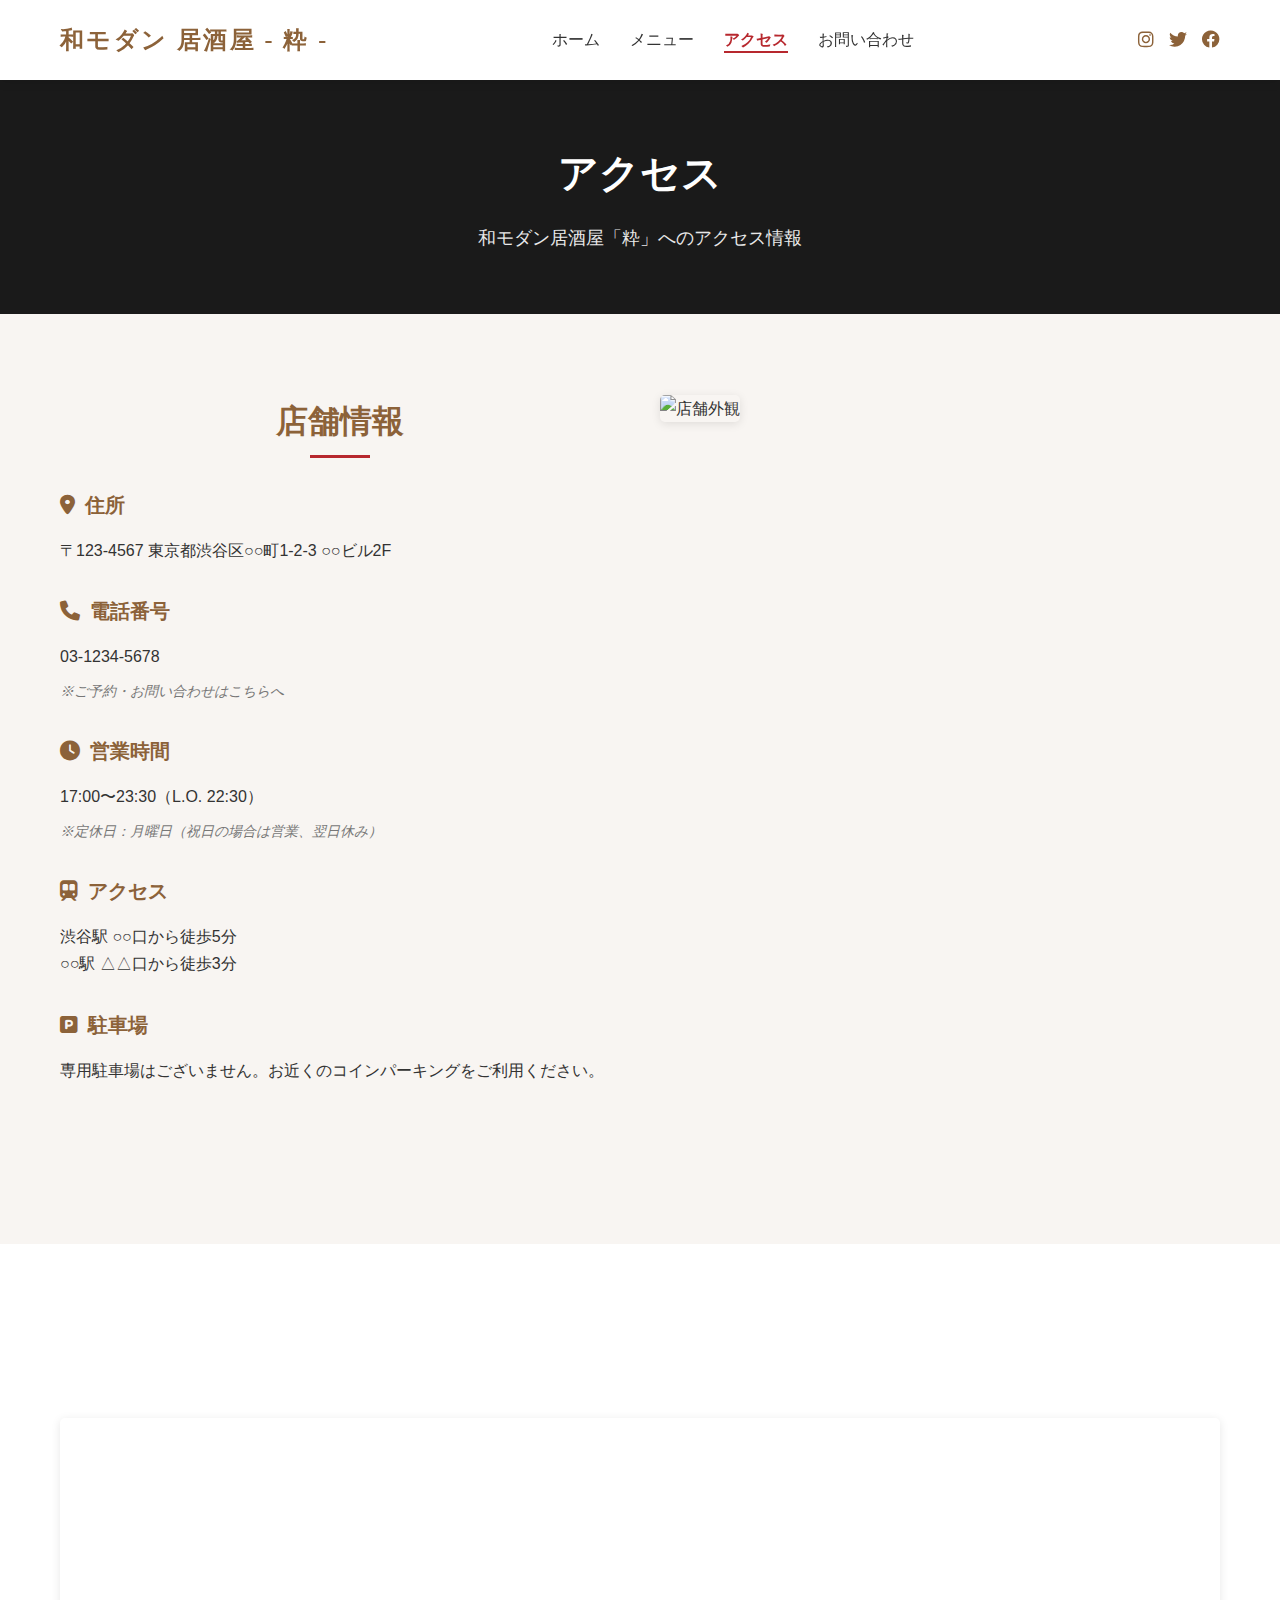
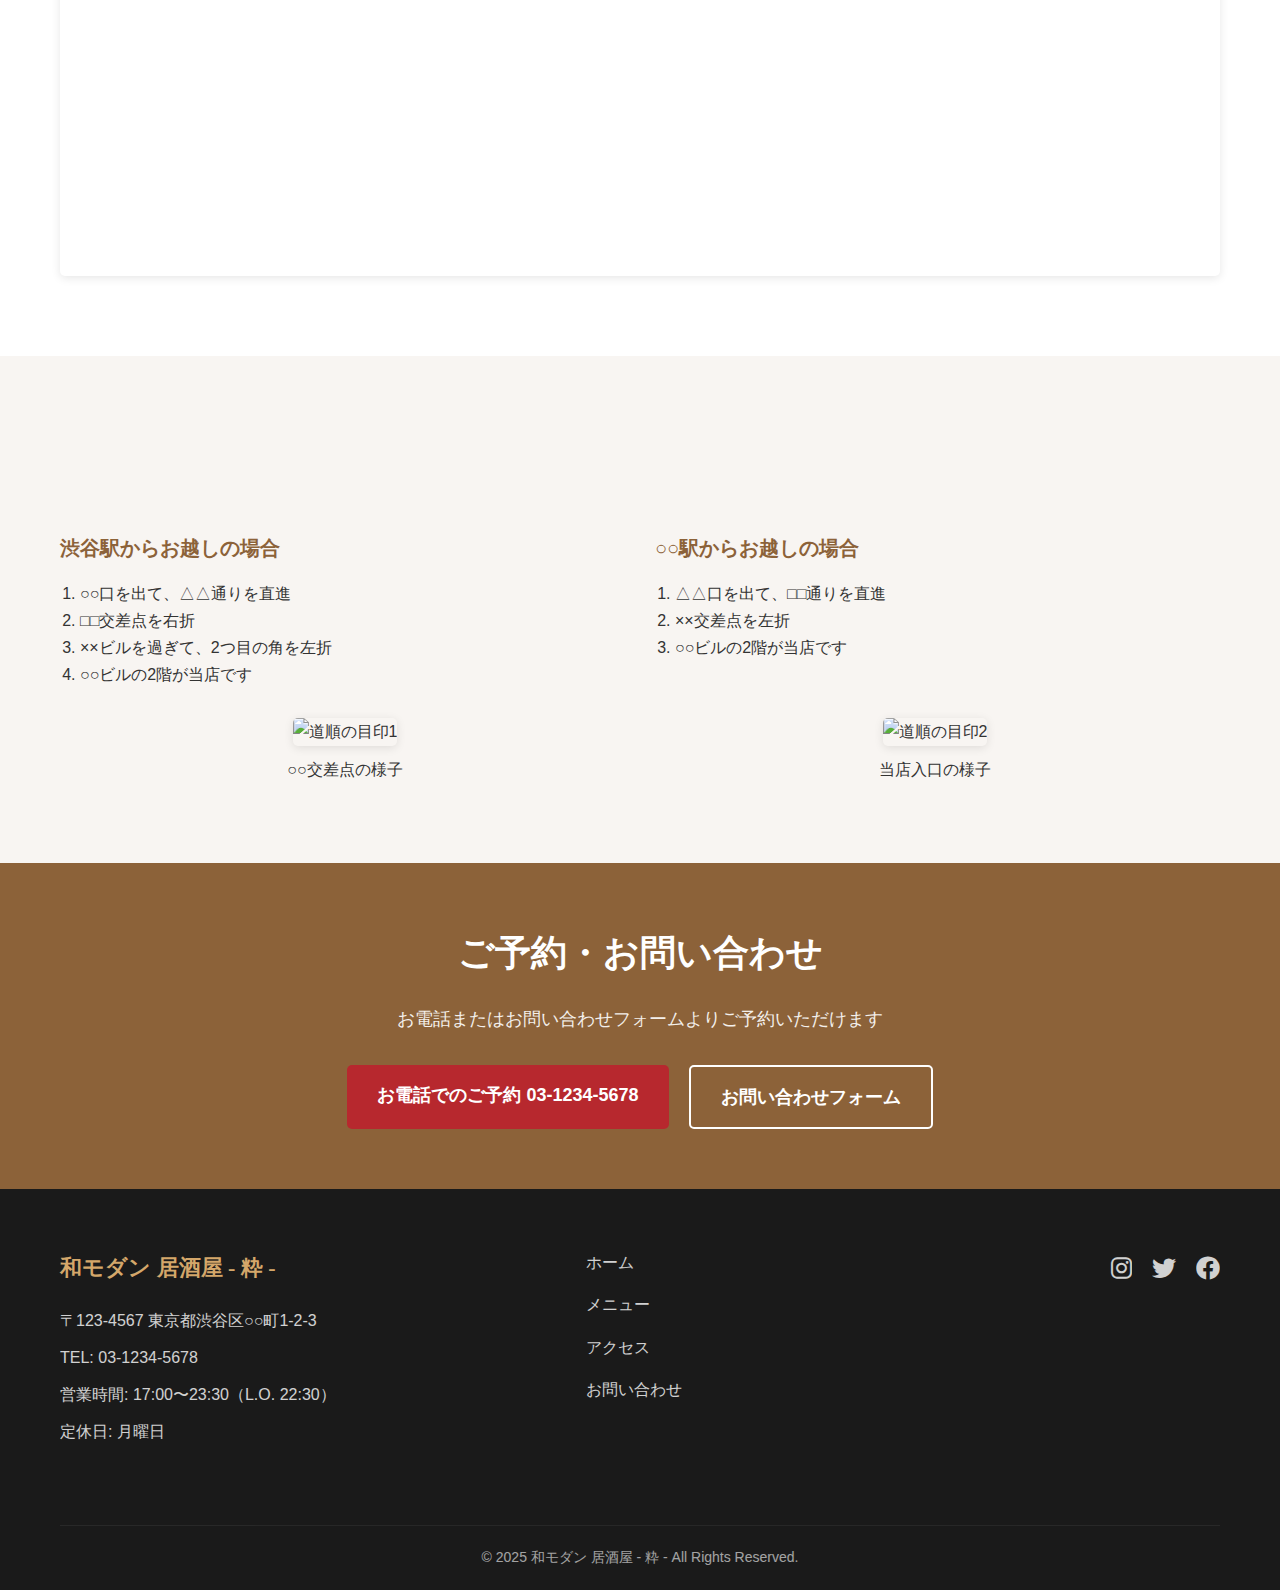
==== access.html @ 661d354f "初回コミット" ====
<!DOCTYPE html>
<html lang="ja">
<head>
    <meta charset="UTF-8">
    <meta name="viewport" content="width=device-width, initial-scale=1.0">
    <title>アクセス | 和モダン 居酒屋 - 粋 -</title>
    <meta name="description" content="和モダン居酒屋「粋」へのアクセス情報。東京都渋谷区にある当店への行き方や営業時間をご案内します。">
    <link rel="stylesheet" href="css/style.css">
    <link rel="stylesheet" href="https://cdnjs.cloudflare.com/ajax/libs/font-awesome/6.0.0-beta3/css/all.min.css">
</head>
<body>
    <header class="header">
        <div class="header-inner">
            <div class="logo">
                <h1>和モダン 居酒屋 - 粋 -</h1>
            </div>
            <nav class="nav">
                <ul class="nav-list">
                    <li class="nav-item"><a href="index.html" class="nav-link">ホーム</a></li>
                    <li class="nav-item"><a href="menu.html" class="nav-link">メニュー</a></li>
                    <li class="nav-item"><a href="access.html" class="nav-link active">アクセス</a></li>
                    <li class="nav-item"><a href="contact.html" class="nav-link">お問い合わせ</a></li>
                </ul>
            </nav>
            <div class="social-links">
                <a href="#" class="social-link"><i class="fab fa-instagram"></i></a>
                <a href="#" class="social-link"><i class="fab fa-twitter"></i></a>
                <a href="#" class="social-link"><i class="fab fa-facebook"></i></a>
            </div>
            <div class="hamburger">
                <span></span>
                <span></span>
                <span></span>
            </div>
        </div>
    </header>

    <main>
        <section class="page-header">
            <div class="container">
                <h1 class="page-title">アクセス</h1>
                <p class="page-description">和モダン居酒屋「粋」へのアクセス情報</p>
            </div>
        </section>

        <section class="access-info">
            <div class="container">
                <div class="access-content">
                    <div class="access-details">
                        <h2 class="section-title">店舗情報</h2>
                        <div class="info-item">
                            <h3><i class="fas fa-map-marker-alt"></i> 住所</h3>
                            <p>〒123-4567 東京都渋谷区○○町1-2-3 ○○ビル2F</p>
                        </div>
                        <div class="info-item">
                            <h3><i class="fas fa-phone"></i> 電話番号</h3>
                            <p>03-1234-5678</p>
                            <p class="note">※ご予約・お問い合わせはこちらへ</p>
                        </div>
                        <div class="info-item">
                            <h3><i class="fas fa-clock"></i> 営業時間</h3>
                            <p>17:00〜23:30（L.O. 22:30）</p>
                            <p class="note">※定休日：月曜日（祝日の場合は営業、翌日休み）</p>
                        </div>
                        <div class="info-item">
                            <h3><i class="fas fa-subway"></i> アクセス</h3>
                            <ul>
                                <li>渋谷駅 ○○口から徒歩5分</li>
                                <li>○○駅 △△口から徒歩3分</li>
                            </ul>
                        </div>
                        <div class="info-item">
                            <h3><i class="fas fa-parking"></i> 駐車場</h3>
                            <p>専用駐車場はございません。お近くのコインパーキングをご利用ください。</p>
                        </div>
                    </div>
                    <div class="access-image">
                        <img src="images/storefront.jpg" alt="店舗外観">
                    </div>
                </div>
            </div>
        </section>

        <section class="map-section">
            <div class="container">
                <h2 class="section-title">地図</h2>
                <div class="map-container">
                    <!-- Google Maps埋め込み -->
                    <iframe src="https://www.google.com/maps/embed?pb=!1m18!1m12!1m3!1d3241.7479754683745!2d139.70133687608118!3d35.65858143126877!2m3!1f0!2f0!3f0!3m2!1i1024!2i768!4f13.1!3m3!1m2!1s0x60188b563b00109f%3A0x337328def1e2ab26!2z5riL6LC36aeF!5e0!3m2!1sja!2sjp!4v1647834792345!5m2!1sja!2sjp" width="100%" height="450" style="border:0;" allowfullscreen="" loading="lazy"></iframe>
                </div>
            </div>
        </section>

        <section class="directions">
            <div class="container">
                <h2 class="section-title">アクセス方法</h2>
                <div class="directions-content">
                    <div class="direction-item">
                        <h3>渋谷駅からお越しの場合</h3>
                        <ol>
                            <li>○○口を出て、△△通りを直進</li>
                            <li>□□交差点を右折</li>
                            <li>××ビルを過ぎて、2つ目の角を左折</li>
                            <li>○○ビルの2階が当店です</li>
                        </ol>
                    </div>
                    <div class="direction-item">
                        <h3>○○駅からお越しの場合</h3>
                        <ol>
                            <li>△△口を出て、□□通りを直進</li>
                            <li>××交差点を左折</li>
                            <li>○○ビルの2階が当店です</li>
                        </ol>
                    </div>
                </div>
                <div class="directions-images">
                    <div class="direction-image">
                        <img src="images/direction1.jpg" alt="道順の目印1">
                        <p>○○交差点の様子</p>
                    </div>
                    <div class="direction-image">
                        <img src="images/direction2.jpg" alt="道順の目印2">
                        <p>当店入口の様子</p>
                    </div>
                </div>
            </div>
        </section>

        <section class="cta">
            <div class="container">
                <h2 class="cta-title">ご予約・お問い合わせ</h2>
                <p class="cta-text">お電話またはお問い合わせフォームよりご予約いただけます</p>
                <div class="cta-buttons">
                    <a href="tel:0312345678" class="cta-button phone">お電話でのご予約 03-1234-5678</a>
                    <a href="contact.html" class="cta-button contact">お問い合わせフォーム</a>
                </div>
            </div>
        </section>
    </main>

    <footer class="footer">
        <div class="container">
            <div class="footer-content">
                <div class="footer-info">
                    <h3>和モダン 居酒屋 - 粋 -</h3>
                    <p>〒123-4567 東京都渋谷区○○町1-2-3</p>
                    <p>TEL: 03-1234-5678</p>
                    <p>営業時間: 17:00〜23:30（L.O. 22:30）</p>
                    <p>定休日: 月曜日</p>
                </div>
                <div class="footer-nav">
                    <ul class="footer-nav-list">
                        <li class="footer-nav-item"><a href="index.html" class="footer-nav-link">ホーム</a></li>
                        <li class="footer-nav-item"><a href="menu.html" class="footer-nav-link">メニュー</a></li>
                        <li class="footer-nav-item"><a href="access.html" class="footer-nav-link">アクセス</a></li>
                        <li class="footer-nav-item"><a href="contact.html" class="footer-nav-link">お問い合わせ</a></li>
                    </ul>
                </div>
                <div class="footer-social">
                    <a href="#" class="footer-social-link"><i class="fab fa-instagram"></i></a>
                    <a href="#" class="footer-social-link"><i class="fab fa-twitter"></i></a>
                    <a href="#" class="footer-social-link"><i class="fab fa-facebook"></i></a>
                </div>
            </div>
            <div class="copyright">
                <p>&copy; 2025 和モダン 居酒屋 - 粋 - All Rights Reserved.</p>
            </div>
        </div>
    </footer>

    <script src="js/script.js"></script>
</body>
</html>
---- css/style.css ----
/* 
 * 和モダン 居酒屋 - 粋 - スタイルシート
 * 
 * 目次:
 * 1. 基本設定
 * 2. ヘッダー
 * 3. ナビゲーション
 * 4. メインコンテンツ
 * 5. フッター
 * 6. ホームページ
 * 7. メニューページ
 * 8. アクセスページ
 * 9. お問い合わせページ
 * 10. ユーティリティクラス
 * 11. レスポンシブデザイン
 */

/* ===== 1. 基本設定 ===== */
:root {
    --primary-color: #8c6239;
    --secondary-color: #d4a76a;
    --accent-color: #b7282e;
    --text-color: #333;
    --text-light: #777;
    --bg-color: #fff;
    --bg-dark: #1a1a1a;
    --bg-light: #f8f5f2;
    --border-color: #e0e0e0;
    --shadow: 0 2px 10px rgba(0, 0, 0, 0.1);
    --transition: all 0.3s ease;
    --container-width: 1200px;
    --header-height: 80px;
}

* {
    margin: 0;
    padding: 0;
    box-sizing: border-box;
}

html {
    font-size: 62.5%; /* 10px = 1rem */
    scroll-behavior: smooth;
}

body {
    font-family: 'Noto Sans JP', 'Hiragino Kaku Gothic ProN', 'Meiryo', sans-serif;
    font-size: 1.6rem;
    line-height: 1.7;
    color: var(--text-color);
    background-color: var(--bg-color);
}

a {
    text-decoration: none;
    color: inherit;
    transition: var(--transition);
}

ul, ol {
    list-style: none;
}

img {
    max-width: 100%;
    height: auto;
    vertical-align: middle;
}

.container {
    max-width: var(--container-width);
    margin: 0 auto;
    padding: 0 2rem;
}

/* ===== 2. ヘッダー ===== */
.header {
    position: fixed;
    top: 0;
    left: 0;
    width: 100%;
    height: var(--header-height);
    background-color: rgba(255, 255, 255, 0.95);
    box-shadow: var(--shadow);
    z-index: 1000;
    transition: var(--transition);
}

.header-inner {
    display: flex;
    justify-content: space-between;
    align-items: center;
    height: 100%;
    padding: 0 2rem;
    max-width: var(--container-width);
    margin: 0 auto;
}

.logo {
    font-family: 'Noto Serif JP', serif;
}

.logo h1 {
    font-size: 2.4rem;
    font-weight: 700;
    color: var(--primary-color);
    letter-spacing: 0.1em;
}

.social-links {
    display: flex;
    gap: 1.5rem;
}

.social-link {
    font-size: 1.8rem;
    color: var(--primary-color);
}

.social-link:hover {
    color: var(--accent-color);
}

.hamburger {
    display: none;
    flex-direction: column;
    justify-content: space-between;
    width: 30px;
    height: 20px;
    cursor: pointer;
}

.hamburger span {
    display: block;
    height: 2px;
    width: 100%;
    background-color: var(--primary-color);
    transition: var(--transition);
}

/* ===== 3. ナビゲーション ===== */
.nav-list {
    display: flex;
    gap: 3rem;
}

.nav-link {
    position: relative;
    font-size: 1.6rem;
    font-weight: 500;
    padding: 0.5rem 0;
    color: var(--text-color);
}

.nav-link::after {
    content: '';
    position: absolute;
    bottom: 0;
    left: 0;
    width: 0;
    height: 2px;
    background-color: var(--accent-color);
    transition: var(--transition);
}

.nav-link:hover::after,
.nav-link.active::after {
    width: 100%;
}

.nav-link.active {
    color: var(--accent-color);
    font-weight: 700;
}

/* ===== 4. メインコンテンツ ===== */
main {
    padding-top: var(--header-height);
    min-height: calc(100vh - 300px);
}

.section-title {
    font-family: 'Noto Serif JP', serif;
    font-size: 3.2rem;
    font-weight: 700;
    color: var(--primary-color);
    text-align: center;
    margin-bottom: 4rem;
    position: relative;
}

.section-title::after {
    content: '';
    position: absolute;
    bottom: -1rem;
    left: 50%;
    transform: translateX(-50%);
    width: 60px;
    height: 3px;
    background-color: var(--accent-color);
}

section {
    padding: 8rem 0;
}

section:nth-child(even) {
    background-color: var(--bg-light);
}

.page-header {
    background-color: var(--bg-dark);
    color: var(--bg-color);
    padding: 6rem 0;
    text-align: center;
}

.page-title {
    font-family: 'Noto Serif JP', serif;
    font-size: 4rem;
    font-weight: 700;
    margin-bottom: 1.5rem;
}

.page-description {
    font-size: 1.8rem;
    max-width: 800px;
    margin: 0 auto;
    opacity: 0.9;
}

/* ===== 5. フッター ===== */
.footer {
    background-color: var(--bg-dark);
    color: var(--bg-color);
    padding: 6rem 0 2rem;
}

.footer-content {
    display: flex;
    flex-wrap: wrap;
    justify-content: space-between;
    margin-bottom: 4rem;
}

.footer-info {
    flex: 1;
    min-width: 300px;
    margin-bottom: 3rem;
}

.footer-info h3 {
    font-family: 'Noto Serif JP', serif;
    font-size: 2.2rem;
    font-weight: 700;
    margin-bottom: 2rem;
    color: var(--secondary-color);
}

.footer-info p {
    margin-bottom: 1rem;
    opacity: 0.8;
}

.footer-nav {
    flex: 1;
    min-width: 200px;
    margin-bottom: 3rem;
}

.footer-nav-list {
    display: flex;
    flex-direction: column;
    gap: 1.5rem;
}

.footer-nav-link {
    opacity: 0.8;
    transition: var(--transition);
}

.footer-nav-link:hover {
    opacity: 1;
    color: var(--secondary-color);
}

.footer-social {
    display: flex;
    gap: 2rem;
    margin-bottom: 3rem;
}

.footer-social-link {
    font-size: 2.4rem;
    color: var(--bg-color);
    opacity: 0.8;
    transition: var(--transition);
}

.footer-social-link:hover {
    opacity: 1;
    color: var(--secondary-color);
}

.copyright {
    text-align: center;
    padding-top: 2rem;
    border-top: 1px solid rgba(255, 255, 255, 0.1);
    font-size: 1.4rem;
    opacity: 0.6;
}

/* ===== 6. ホームページ ===== */
/* ヒーローセクション */
.hero {
    position: relative;
    height: 80vh;
    min-height: 600px;
    overflow: hidden;
    padding: 0;
}

.slideshow-container {
    position: relative;
    height: 100%;
}

.slide {
    position: absolute;
    top: 0;
    left: 0;
    width: 100%;
    height: 100%;
    opacity: 0;
    transition: opacity 1s ease-in-out;
}

.slide.active {
    opacity: 1;
}

.slide img {
    width: 100%;
    height: 100%;
    object-fit: cover;
    filter: brightness(0.7);
}

.slide-caption {
    position: absolute;
    bottom: 20%;
    left: 10%;
    max-width: 600px;
    color: var(--bg-color);
    text-shadow: 0 2px 4px rgba(0, 0, 0, 0.5);
}

.slide-caption h2 {
    font-family: 'Noto Serif JP', serif;
    font-size: 4rem;
    font-weight: 700;
    margin-bottom: 1.5rem;
}

.slide-caption p {
    font-size: 2rem;
    opacity: 0.9;
}

.prev, .next {
    position: absolute;
    top: 50%;
    transform: translateY(-50%);
    font-size: 3rem;
    font-weight: bold;
    color: var(--bg-color);
    background-color: rgba(0, 0, 0, 0.3);
    padding: 1rem;
    cursor: pointer;
    z-index: 10;
    transition: var(--transition);
}

.prev {
    left: 1rem;
}

.next {
    right: 1rem;
}

.prev:hover, .next:hover {
    background-color: rgba(0, 0, 0, 0.6);
}

.dots-container {
    position: absolute;
    bottom: 2rem;
    left: 50%;
    transform: translateX(-50%);
    display: flex;
    gap: 1rem;
}

.dot {
    width: 12px;
    height: 12px;
    border-radius: 50%;
    background-color: rgba(255, 255, 255, 0.5);
    cursor: pointer;
    transition: var(--transition);
}

.dot.active, .dot:hover {
    background-color: var(--bg-color);
}

/* アバウトセクション */
.about-content {
    display: flex;
    flex-wrap: wrap;
    align-items: center;
    gap: 4rem;
}

.about-text {
    flex: 1;
    min-width: 300px;
}

.about-text p {
    margin-bottom: 2rem;
}

.about-image {
    flex: 1;
    min-width: 300px;
}

.about-image img {
    border-radius: 5px;
    box-shadow: var(--shadow);
}

/* ギャラリーセクション */
.gallery-grid {
    display: grid;
    grid-template-columns: repeat(auto-fill, minmax(250px, 1fr));
    gap: 2rem;
}

.gallery-item {
    overflow: hidden;
    border-radius: 5px;
    box-shadow: var(--shadow);
    transition: var(--transition);
}

.gallery-item:hover {
    transform: translateY(-5px);
    box-shadow: 0 5px 15px rgba(0, 0, 0, 0.2);
}

.gallery-img {
    width: 100%;
    height: 250px;
    object-fit: cover;
    transition: var(--transition);
}

.gallery-item:hover .gallery-img {
    transform: scale(1.05);
}

/* CTAセクション */
.cta {
    background-color: var(--primary-color);
    color: var(--bg-color);
    text-align: center;
    padding: 6rem 0;
}

.cta-title {
    font-family: 'Noto Serif JP', serif;
    font-size: 3.6rem;
    font-weight: 700;
    margin-bottom: 2rem;
}

.cta-text {
    font-size: 1.8rem;
    margin-bottom: 3rem;
    opacity: 0.9;
}

.cta-buttons {
    display: flex;
    flex-wrap: wrap;
    justify-content: center;
    gap: 2rem;
}

.cta-button {
    display: inline-block;
    padding: 1.5rem 3rem;
    border-radius: 5px;
    font-size: 1.8rem;
    font-weight: 700;
    transition: var(--transition);
}

.cta-button.phone {
    background-color: var(--accent-color);
    color: var(--bg-color);
}

.cta-button.contact {
    background-color: transparent;
    border: 2px solid var(--bg-color);
    color: var(--bg-color);
}

.cta-button.phone:hover {
    background-color: #a12329;
}

.cta-button.contact:hover {
    background-color: var(--bg-color);
    color: var(--primary-color);
}

/* ===== 7. メニューページ ===== */
.menu-category {
    display: grid;
    grid-template-columns: repeat(auto-fill, minmax(300px, 1fr));
    gap: 3rem;
    margin-bottom: 5rem;
}

.menu-item {
    background-color: var(--bg-color);
    border-radius: 5px;
    overflow: hidden;
    box-shadow: var(--shadow);
    transition: var(--transition);
}

.menu-item:hover {
    transform: translateY(-5px);
    box-shadow: 0 5px 15px rgba(0, 0, 0, 0.2);
}

.menu-item-image {
    height: 200px;
    overflow: hidden;
}

.menu-item-image img {
    width: 100%;
    height: 100%;
    object-fit: cover;
    transition: var(--transition);
}

.menu-item:hover .menu-item-image img {
    transform: scale(1.05);
}

.menu-item-info {
    padding: 2rem;
}

.menu-item-title {
    font-family: 'Noto Serif JP', serif;
    font-size: 2rem;
    font-weight: 700;
    margin-bottom: 1rem;
    color: var(--primary-color);
}

.menu-item-price {
    font-size: 1.8rem;
    font-weight: 700;
    color: var(--accent-color);
    margin-bottom: 1.5rem;
}

.menu-item-description {
    font-size: 1.5rem;
    color: var(--text-light);
}

/* ===== 8. アクセスページ ===== */
.access-content {
    display: flex;
    flex-wrap: wrap;
    gap: 4rem;
    margin-bottom: 5rem;
}

.access-details {
    flex: 1;
    min-width: 300px;
}

.access-image {
    flex: 1;
    min-width: 300px;
}

.access-image img {
    border-radius: 5px;
    box-shadow: var(--shadow);
}

.info-item {
    margin-bottom: 3rem;
}

.info-item h3 {
    font-size: 2rem;
    font-weight: 700;
    color: var(--primary-color);
    margin-bottom: 1.5rem;
    display: flex;
    align-items: center;
    gap: 1rem;
}

.info-item p, .info-item ul {
    margin-bottom: 1rem;
}

.info-item .note {
    font-size: 1.4rem;
    color: var(--text-light);
    font-style: italic;
}

.map-container {
    border-radius: 5px;
    overflow: hidden;
    box-shadow: var(--shadow);
}

.directions-content {
    display: flex;
    flex-wrap: wrap;
    gap: 3rem;
    margin-bottom: 3rem;
}

.direction-item {
    flex: 1;
    min-width: 300px;
}

.direction-item h3 {
    font-size: 2rem;
    font-weight: 700;
    color: var(--primary-color);
    margin-bottom: 1.5rem;
}

.direction-item ol {
    list-style: decimal;
    padding-left: 2rem;
}

.directions-images {
    display: flex;
    flex-wrap: wrap;
    gap: 2rem;
}

.direction-image {
    flex: 1;
    min-width: 250px;
    text-align: center;
}

.direction-image img {
    border-radius: 5px;
    box-shadow: var(--shadow);
    margin-bottom: 1rem;
}

/* ===== 9. お問い合わせページ ===== */
.contact-content {
    display: flex;
    flex-wrap: wrap;
    gap: 4rem;
}

.contact-info {
    flex: 1;
    min-width: 300px;
}

.contact-form-container {
    flex: 1;
    min-width: 300px;
}

.contact-form {
    background-color: var(--bg-color);
    padding: 3rem;
    border-radius: 5px;
    box-shadow: var(--shadow);
}

.form-group {
    margin-bottom: 2rem;
}

.form-group label {
    display: block;
    font-weight: 700;
    margin-bottom: 0.8rem;
}

.form-group input,
.form-group select,
.form-group textarea {
    width: 100%;
    padding: 1.2rem;
    border: 1px solid var(--border-color);
    border-radius: 5px;
    font-size: 1.6rem;
    transition: var(--transition);
}

.form-group input:focus,
.form-group select:focus,
.form-group textarea:focus {
    outline: none;
    border-color: var(--primary-color);
    box-shadow: 0 0 0 2px rgba(140, 98, 57, 0.2);
}

.required {
    color: var(--accent-color);
}

.checkbox-container {
    display: flex;
    align-items: center;
    gap: 1rem;
    cursor: pointer;
}

.checkbox-container input {
    width: auto;
}

.submit-button {
    display: inline-block;
    padding: 1.5rem 3rem;
    background-color: var(--primary-color);
    color: var(--bg-color);
    border: none;
    border-radius: 5px;
    font-size: 1.8rem;
    font-weight: 700;
    cursor: pointer;
    transition: var(--transition);
}

.submit-button:hover {
    background-color: #7a5431;
}

.phone-number {
    font-size: 2.4rem;
    font-weight: 700;
    color: var(--accent-color);
    margin-bottom: 1rem;
}

.privacy-content {
    max-width: 800px;
    margin: 0 auto;
}

.privacy-content p {
    margin-bottom: 2rem;
}

.privacy-content ul {
    list-style: disc;
    padding-left: 2rem;
    margin-bottom: 2rem;
}

/* ===== 10. ユーティリティクラス ===== */
.fade {
    animation-name: fade;
    animation-duration: 1.5s;
}

@keyframes fade {
    from {opacity: 0.4}
    to {opacity: 1}
}

/* ===== 11. レスポンシブデザイン ===== */
@media (max-width: 1024px) {
    html {
        font-size: 60%;
    }
    
    .slide-caption h2 {
        font-size: 3.6rem;
    }
    
    .slide-caption p {
        font-size: 1.8rem;
    }
}

@media (max-width: 768px) {
    html {
        font-size: 58%;
    }
    
    .header-inner {
        padding: 0 1.5rem;
    }
    
    .nav {
        position: fixed;
        top: var(--header-height);
        left: 0;
        width: 100%;
        height: 0;
        background-color: var(--bg-color);
        overflow: hidden;
        transition: height 0.3s ease;
        box-shadow: 0 5px 10px rgba(0, 0, 0, 0.1);
    }
    
    .nav.active {
        height: auto;
    }
    
    .nav-list {
        flex-direction: column;
        padding: 2rem;
        gap: 2rem;
    }
    
    .hamburger {
        display: flex;
    }
    
    .social-links {
        display: none;
    }
    
    .hero {
        height: 60vh;
    }
    
    .slide-caption {
        left: 5%;
        bottom: 15%;
        max-width: 90%;
    }
    
    .slide-caption h2 {
        font-size: 3.2rem;
    }
    
    .about-content, 
    .access-content, 
    .contact-content {
        flex-direction: column;
    }
    
    .cta-buttons {
        flex-direction: column;
    }
    
    .cta-button {
        width: 100%;
    }
}

@media (max-width: 480px) {
    html {
        font-size: 55%;
    }
    
    .logo h1 {
        font-size: 2rem;
    }
    
    .section-title {
        font-size: 2.8rem;
    }
    
    .page-title {
        font-size: 3.2rem;
    }
    
    .slide-caption h2 {
        font-size: 2.8rem;
    }
    
    .slide-caption p {
        font-size: 1.6rem;
    }
    
    .prev, .next {
        font-size: 2.4rem;
        padding: 0.8rem;
    }
    
    .gallery-grid {
        grid-template-columns: 1fr;
    }
    
    .menu-category {
        grid-template-columns: 1fr;
    }
    
    .contact-form {
        padding: 2rem;
    }
}
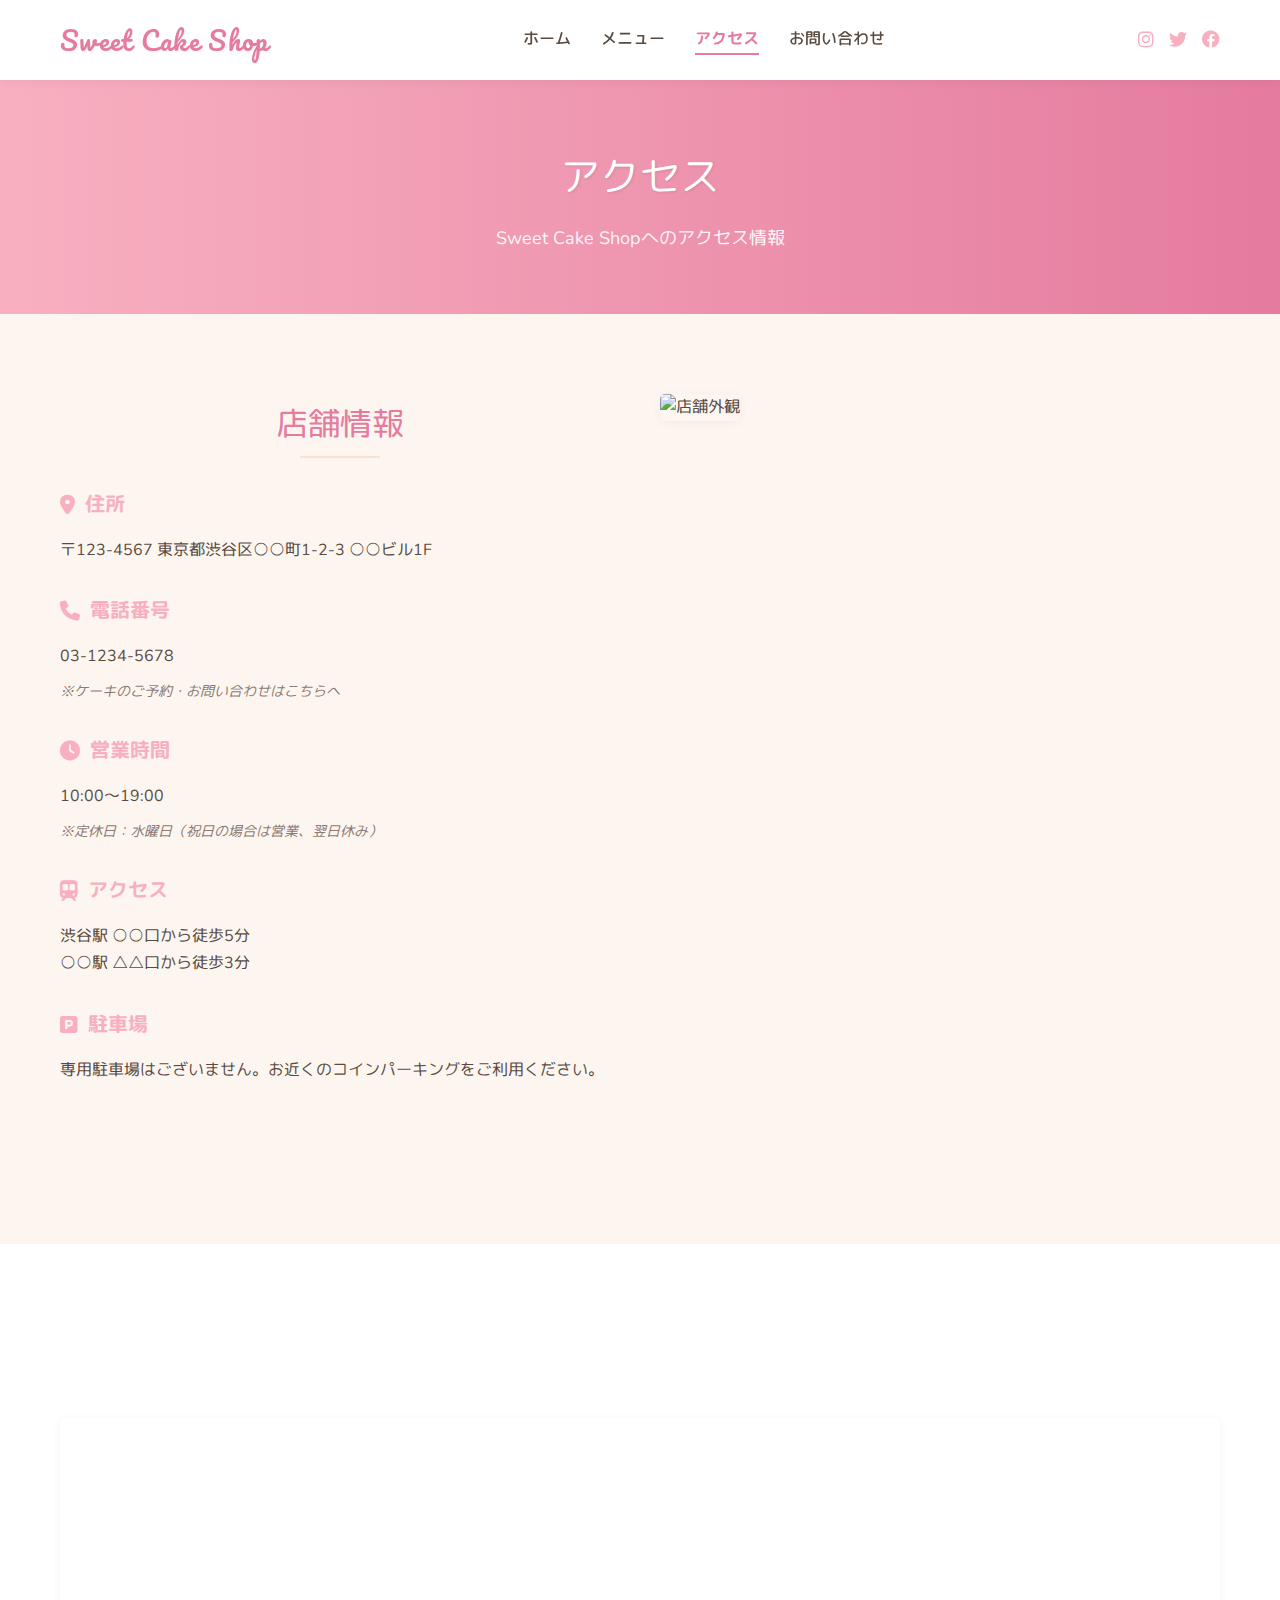
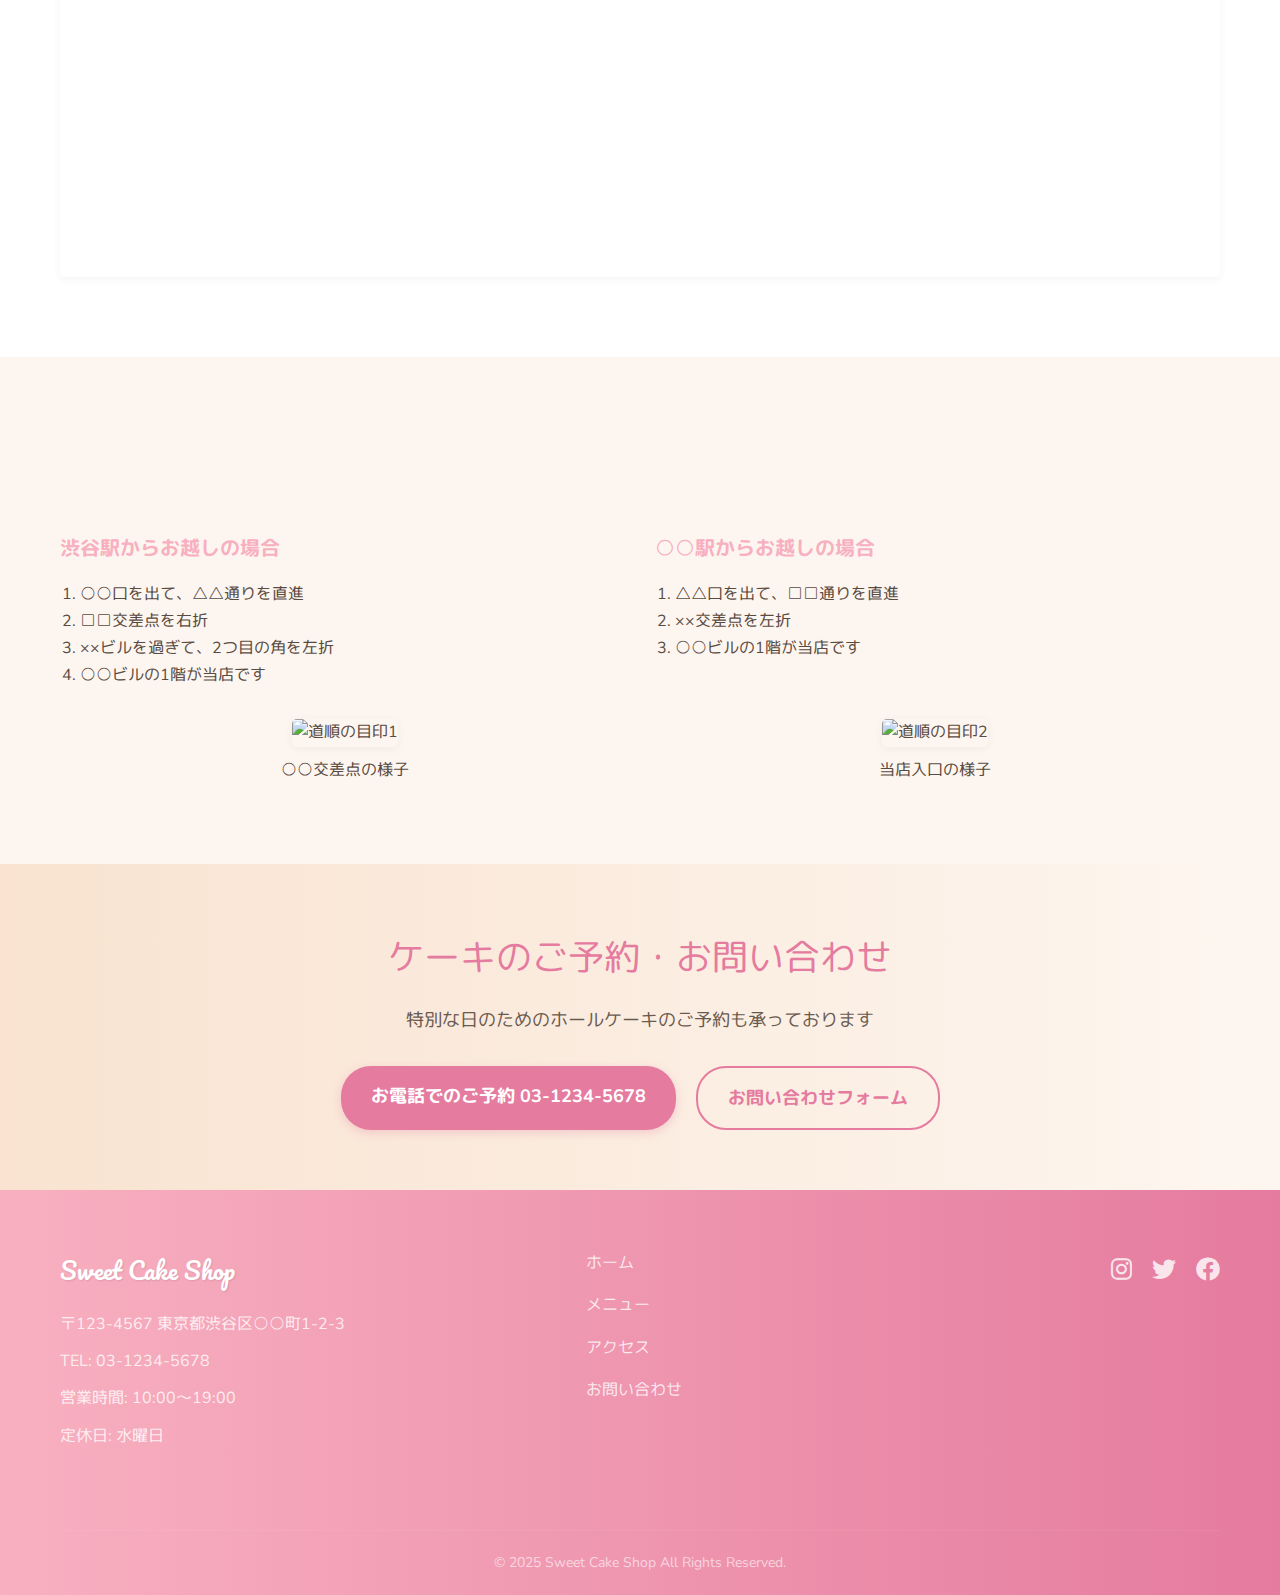
==== commit a31497b4: "ケーキ屋さん初回コミット" ====
--- a/access.html
+++ b/access.html
@@ -3,16 +3,17 @@
 <head>
     <meta charset="UTF-8">
     <meta name="viewport" content="width=device-width, initial-scale=1.0">
-    <title>アクセス | 和モダン 居酒屋 - 粋 -</title>
-    <meta name="description" content="和モダン居酒屋「粋」へのアクセス情報。東京都渋谷区にある当店への行き方や営業時間をご案内します。">
+    <title>アクセス | Sweet Cake Shop - スイートケーキショップ</title>
+    <meta name="description" content="Sweet Cake Shopへのアクセス情報。東京都渋谷区にある当店への行き方や営業時間をご案内します。">
     <link rel="stylesheet" href="css/style.css">
     <link rel="stylesheet" href="https://cdnjs.cloudflare.com/ajax/libs/font-awesome/6.0.0-beta3/css/all.min.css">
+    <link href="https://fonts.googleapis.com/css2?family=M+PLUS+Rounded+1c:wght@300;400;500;700&family=Nunito:wght@300;400;600;700&family=Pacifico&display=swap" rel="stylesheet">
 </head>
 <body>
     <header class="header">
         <div class="header-inner">
             <div class="logo">
-                <h1>和モダン 居酒屋 - 粋 -</h1>
+                <h1>Sweet Cake Shop</h1>
             </div>
             <nav class="nav">
                 <ul class="nav-list">
@@ -39,7 +40,7 @@
         <section class="page-header">
             <div class="container">
                 <h1 class="page-title">アクセス</h1>
-                <p class="page-description">和モダン居酒屋「粋」へのアクセス情報</p>
+                <p class="page-description">Sweet Cake Shopへのアクセス情報</p>
             </div>
         </section>
 
@@ -50,17 +51,17 @@
                         <h2 class="section-title">店舗情報</h2>
                         <div class="info-item">
                             <h3><i class="fas fa-map-marker-alt"></i> 住所</h3>
-                            <p>〒123-4567 東京都渋谷区○○町1-2-3 ○○ビル2F</p>
+                            <p>〒123-4567 東京都渋谷区○○町1-2-3 ○○ビル1F</p>
                         </div>
                         <div class="info-item">
                             <h3><i class="fas fa-phone"></i> 電話番号</h3>
                             <p>03-1234-5678</p>
-                            <p class="note">※ご予約・お問い合わせはこちらへ</p>
+                            <p class="note">※ケーキのご予約・お問い合わせはこちらへ</p>
                         </div>
                         <div class="info-item">
                             <h3><i class="fas fa-clock"></i> 営業時間</h3>
-                            <p>17:00〜23:30（L.O. 22:30）</p>
-                            <p class="note">※定休日：月曜日（祝日の場合は営業、翌日休み）</p>
+                            <p>10:00〜19:00</p>
+                            <p class="note">※定休日：水曜日（祝日の場合は営業、翌日休み）</p>
                         </div>
                         <div class="info-item">
                             <h3><i class="fas fa-subway"></i> アクセス</h3>
@@ -75,7 +76,7 @@
                         </div>
                     </div>
                     <div class="access-image">
-                        <img src="images/storefront.jpg" alt="店舗外観">
+                        <img src="images/cafe_exterior.jpg" alt="店舗外観">
                     </div>
                 </div>
             </div>
@@ -101,7 +102,7 @@
                             <li>○○口を出て、△△通りを直進</li>
                             <li>□□交差点を右折</li>
                             <li>××ビルを過ぎて、2つ目の角を左折</li>
-                            <li>○○ビルの2階が当店です</li>
+                            <li>○○ビルの1階が当店です</li>
                         </ol>
                     </div>
                     <div class="direction-item">
@@ -109,7 +110,7 @@
                         <ol>
                             <li>△△口を出て、□□通りを直進</li>
                             <li>××交差点を左折</li>
-                            <li>○○ビルの2階が当店です</li>
+                            <li>○○ビルの1階が当店です</li>
                         </ol>
                     </div>
                 </div>
@@ -128,8 +129,8 @@
 
         <section class="cta">
             <div class="container">
-                <h2 class="cta-title">ご予約・お問い合わせ</h2>
-                <p class="cta-text">お電話またはお問い合わせフォームよりご予約いただけます</p>
+                <h2 class="cta-title">ケーキのご予約・お問い合わせ</h2>
+                <p class="cta-text">特別な日のためのホールケーキのご予約も承っております</p>
                 <div class="cta-buttons">
                     <a href="tel:0312345678" class="cta-button phone">お電話でのご予約 03-1234-5678</a>
                     <a href="contact.html" class="cta-button contact">お問い合わせフォーム</a>
@@ -142,11 +143,11 @@
         <div class="container">
             <div class="footer-content">
                 <div class="footer-info">
-                    <h3>和モダン 居酒屋 - 粋 -</h3>
+                    <h3>Sweet Cake Shop</h3>
                     <p>〒123-4567 東京都渋谷区○○町1-2-3</p>
                     <p>TEL: 03-1234-5678</p>
-                    <p>営業時間: 17:00〜23:30（L.O. 22:30）</p>
-                    <p>定休日: 月曜日</p>
+                    <p>営業時間: 10:00〜19:00</p>
+                    <p>定休日: 水曜日</p>
                 </div>
                 <div class="footer-nav">
                     <ul class="footer-nav-list">
@@ -163,7 +164,7 @@
                 </div>
             </div>
             <div class="copyright">
-                <p>&copy; 2025 和モダン 居酒屋 - 粋 - All Rights Reserved.</p>
+                <p>&copy; 2025 Sweet Cake Shop All Rights Reserved.</p>
             </div>
         </div>
     </footer>
--- a/css/style.css
+++ b/css/style.css
@@ -1,6 +1,6 @@
-/* 
- * 和モダン 居酒屋 - 粋 - スタイルシート
- * 
+/*
+ * Sweet Cake Shop - スイートケーキショップ スタイルシート
+ *
  * 目次:
  * 1. 基本設定
  * 2. ヘッダー
@@ -17,16 +17,16 @@
 
 /* ===== 1. 基本設定 ===== */
 :root {
-    --primary-color: #8c6239;
-    --secondary-color: #d4a76a;
-    --accent-color: #b7282e;
-    --text-color: #333;
-    --text-light: #777;
+    --primary-color: #f8b0c0; /* やさしいピンク */
+    --secondary-color: #f9e3d0; /* クリーム色 */
+    --accent-color: #e57b9f; /* 濃いめのピンク */
+    --text-color: #5a4b41; /* ナチュラルな茶色 */
+    --text-light: #8c7b75; /* 薄めの茶色 */
     --bg-color: #fff;
-    --bg-dark: #1a1a1a;
-    --bg-light: #f8f5f2;
-    --border-color: #e0e0e0;
-    --shadow: 0 2px 10px rgba(0, 0, 0, 0.1);
+    --bg-dark: #5a4b41; /* ナチュラルな茶色 */
+    --bg-light: #fdf6f0; /* 薄いクリーム色 */
+    --border-color: #f0e0d6; /* 薄い茶色 */
+    --shadow: 0 2px 10px rgba(0, 0, 0, 0.05);
     --transition: all 0.3s ease;
     --container-width: 1200px;
     --header-height: 80px;
@@ -44,7 +44,7 @@
 }
 
 body {
-    font-family: 'Noto Sans JP', 'Hiragino Kaku Gothic ProN', 'Meiryo', sans-serif;
+    font-family: 'Nunito', 'M PLUS Rounded 1c', 'Hiragino Maru Gothic ProN', 'Meiryo', sans-serif;
     font-size: 1.6rem;
     line-height: 1.7;
     color: var(--text-color);
@@ -97,14 +97,15 @@
 }
 
 .logo {
-    font-family: 'Noto Serif JP', serif;
+    font-family: 'Pacifico', 'M PLUS Rounded 1c', cursive;
 }
 
 .logo h1 {
-    font-size: 2.4rem;
-    font-weight: 700;
-    color: var(--primary-color);
-    letter-spacing: 0.1em;
+    font-size: 2.6rem;
+    font-weight: 400;
+    color: var(--accent-color);
+    letter-spacing: 0.05em;
+    text-shadow: 1px 1px 2px rgba(0, 0, 0, 0.05);
 }
 
 .social-links {
@@ -180,10 +181,10 @@
 }
 
 .section-title {
-    font-family: 'Noto Serif JP', serif;
+    font-family: 'Pacifico', 'M PLUS Rounded 1c', cursive;
     font-size: 3.2rem;
-    font-weight: 700;
-    color: var(--primary-color);
+    font-weight: 400;
+    color: var(--accent-color);
     text-align: center;
     margin-bottom: 4rem;
     position: relative;
@@ -195,9 +196,9 @@
     bottom: -1rem;
     left: 50%;
     transform: translateX(-50%);
-    width: 60px;
-    height: 3px;
-    background-color: var(--accent-color);
+    width: 80px;
+    height: 2px;
+    background-color: var(--secondary-color);
 }
 
 section {
@@ -209,17 +210,19 @@
 }
 
 .page-header {
-    background-color: var(--bg-dark);
+    background-color: var(--primary-color);
     color: var(--bg-color);
     padding: 6rem 0;
     text-align: center;
+    background-image: linear-gradient(to right, var(--primary-color), var(--accent-color));
 }
 
 .page-title {
-    font-family: 'Noto Serif JP', serif;
+    font-family: 'Pacifico', 'M PLUS Rounded 1c', cursive;
     font-size: 4rem;
-    font-weight: 700;
+    font-weight: 400;
     margin-bottom: 1.5rem;
+    text-shadow: 1px 1px 3px rgba(0, 0, 0, 0.1);
 }
 
 .page-description {
@@ -231,9 +234,10 @@
 
 /* ===== 5. フッター ===== */
 .footer {
-    background-color: var(--bg-dark);
+    background-color: var(--primary-color);
     color: var(--bg-color);
     padding: 6rem 0 2rem;
+    background-image: linear-gradient(to right, var(--primary-color), var(--accent-color));
 }
 
 .footer-content {
@@ -250,11 +254,12 @@
 }
 
 .footer-info h3 {
-    font-family: 'Noto Serif JP', serif;
-    font-size: 2.2rem;
-    font-weight: 700;
+    font-family: 'Pacifico', 'M PLUS Rounded 1c', cursive;
+    font-size: 2.4rem;
+    font-weight: 400;
     margin-bottom: 2rem;
-    color: var(--secondary-color);
+    color: var(--bg-color);
+    text-shadow: 1px 1px 2px rgba(0, 0, 0, 0.1);
 }
 
 .footer-info p {
@@ -318,6 +323,7 @@
     min-height: 600px;
     overflow: hidden;
     padding: 0;
+    background-color: var(--bg-light);
 }
 
 .slideshow-container {
@@ -352,13 +358,17 @@
     left: 10%;
     max-width: 600px;
     color: var(--bg-color);
-    text-shadow: 0 2px 4px rgba(0, 0, 0, 0.5);
+    text-shadow: 0 2px 4px rgba(0, 0, 0, 0.3);
+    background-color: rgba(248, 176, 192, 0.7);
+    padding: 2rem;
+    border-radius: 15px;
+    backdrop-filter: blur(5px);
 }
 
 .slide-caption h2 {
-    font-family: 'Noto Serif JP', serif;
-    font-size: 4rem;
-    font-weight: 700;
+    font-family: 'Pacifico', 'M PLUS Rounded 1c', cursive;
+    font-size: 3.8rem;
+    font-weight: 400;
     margin-bottom: 1.5rem;
 }
 
@@ -451,14 +461,16 @@
 
 .gallery-item {
     overflow: hidden;
-    border-radius: 5px;
+    border-radius: 15px;
     box-shadow: var(--shadow);
     transition: var(--transition);
+    border: 3px solid var(--bg-color);
 }
 
 .gallery-item:hover {
-    transform: translateY(-5px);
-    box-shadow: 0 5px 15px rgba(0, 0, 0, 0.2);
+    transform: translateY(-5px) rotate(2deg);
+    box-shadow: 0 8px 20px rgba(248, 176, 192, 0.3);
+    border-color: var(--primary-color);
 }
 
 .gallery-img {
@@ -474,17 +486,19 @@
 
 /* CTAセクション */
 .cta {
-    background-color: var(--primary-color);
-    color: var(--bg-color);
+    background-color: var(--secondary-color);
+    color: var(--text-color);
     text-align: center;
     padding: 6rem 0;
+    background-image: linear-gradient(to right, var(--secondary-color), var(--bg-light));
 }
 
 .cta-title {
-    font-family: 'Noto Serif JP', serif;
+    font-family: 'Pacifico', 'M PLUS Rounded 1c', cursive;
     font-size: 3.6rem;
-    font-weight: 700;
+    font-weight: 400;
     margin-bottom: 2rem;
+    color: var(--accent-color);
 }
 
 .cta-text {
@@ -512,21 +526,27 @@
 .cta-button.phone {
     background-color: var(--accent-color);
     color: var(--bg-color);
+    border-radius: 30px;
+    box-shadow: 0 3px 10px rgba(229, 123, 159, 0.3);
 }
 
 .cta-button.contact {
     background-color: transparent;
-    border: 2px solid var(--bg-color);
+    border: 2px solid var(--accent-color);
+    color: var(--accent-color);
+    border-radius: 30px;
+}
+
+.cta-button.phone:hover {
+    background-color: #d06a8c;
+    transform: translateY(-3px);
+    box-shadow: 0 5px 15px rgba(229, 123, 159, 0.4);
+}
+
+.cta-button.contact:hover {
+    background-color: var(--accent-color);
     color: var(--bg-color);
-}
-
-.cta-button.phone:hover {
-    background-color: #a12329;
-}
-
-.cta-button.contact:hover {
-    background-color: var(--bg-color);
-    color: var(--primary-color);
+    transform: translateY(-3px);
 }
 
 /* ===== 7. メニューページ ===== */
@@ -539,15 +559,16 @@
 
 .menu-item {
     background-color: var(--bg-color);
-    border-radius: 5px;
+    border-radius: 15px;
     overflow: hidden;
     box-shadow: var(--shadow);
     transition: var(--transition);
+    border: 1px solid var(--border-color);
 }
 
 .menu-item:hover {
     transform: translateY(-5px);
-    box-shadow: 0 5px 15px rgba(0, 0, 0, 0.2);
+    box-shadow: 0 8px 20px rgba(248, 176, 192, 0.3);
 }
 
 .menu-item-image {
@@ -571,18 +592,22 @@
 }
 
 .menu-item-title {
-    font-family: 'Noto Serif JP', serif;
+    font-family: 'M PLUS Rounded 1c', sans-serif;
     font-size: 2rem;
     font-weight: 700;
     margin-bottom: 1rem;
-    color: var(--primary-color);
+    color: var(--accent-color);
 }
 
 .menu-item-price {
     font-size: 1.8rem;
     font-weight: 700;
-    color: var(--accent-color);
+    color: var(--primary-color);
     margin-bottom: 1.5rem;
+    background-color: var(--bg-light);
+    display: inline-block;
+    padding: 0.3rem 1rem;
+    border-radius: 20px;
 }
 
 .menu-item-description {
@@ -756,18 +781,21 @@
 .submit-button {
     display: inline-block;
     padding: 1.5rem 3rem;
-    background-color: var(--primary-color);
+    background-color: var(--accent-color);
     color: var(--bg-color);
     border: none;
-    border-radius: 5px;
+    border-radius: 30px;
     font-size: 1.8rem;
     font-weight: 700;
     cursor: pointer;
     transition: var(--transition);
+    box-shadow: 0 3px 10px rgba(229, 123, 159, 0.3);
 }
 
 .submit-button:hover {
-    background-color: #7a5431;
+    background-color: #d06a8c;
+    transform: translateY(-3px);
+    box-shadow: 0 5px 15px rgba(229, 123, 159, 0.4);
 }
 
 .phone-number {
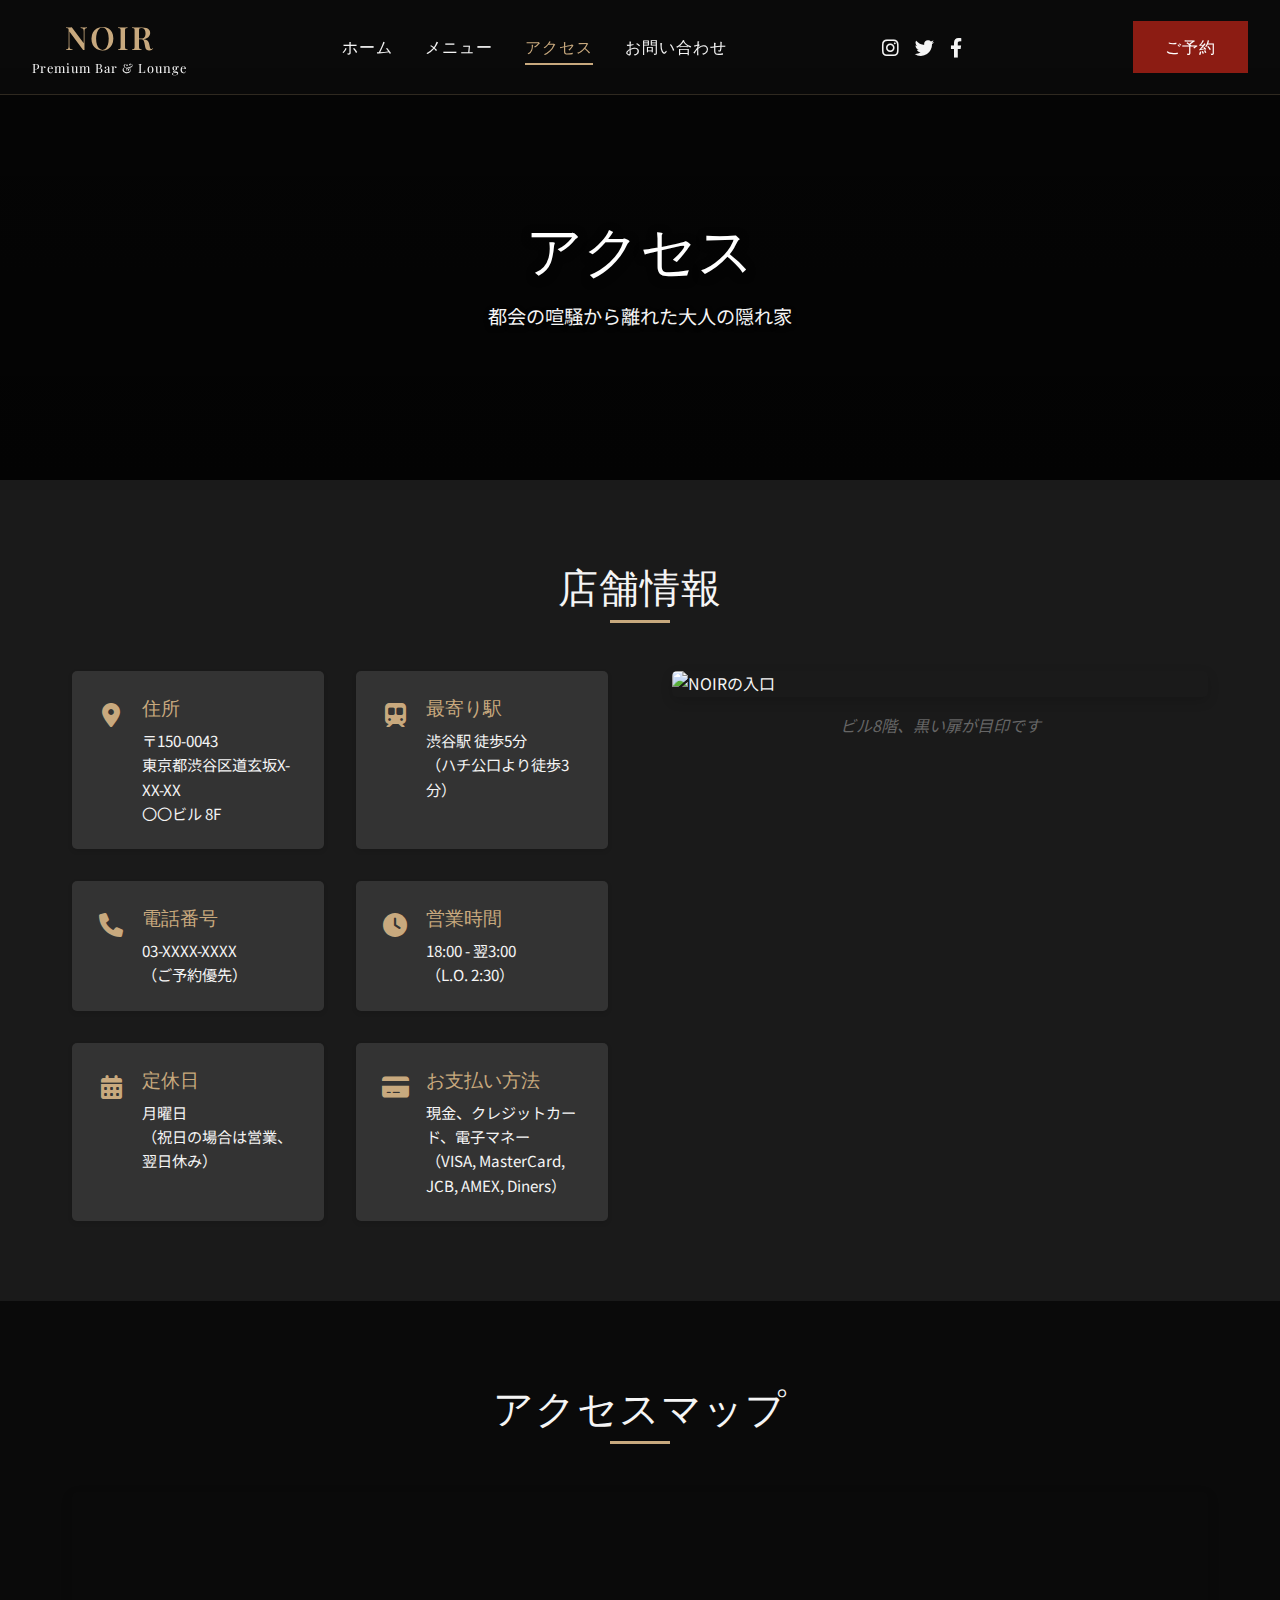
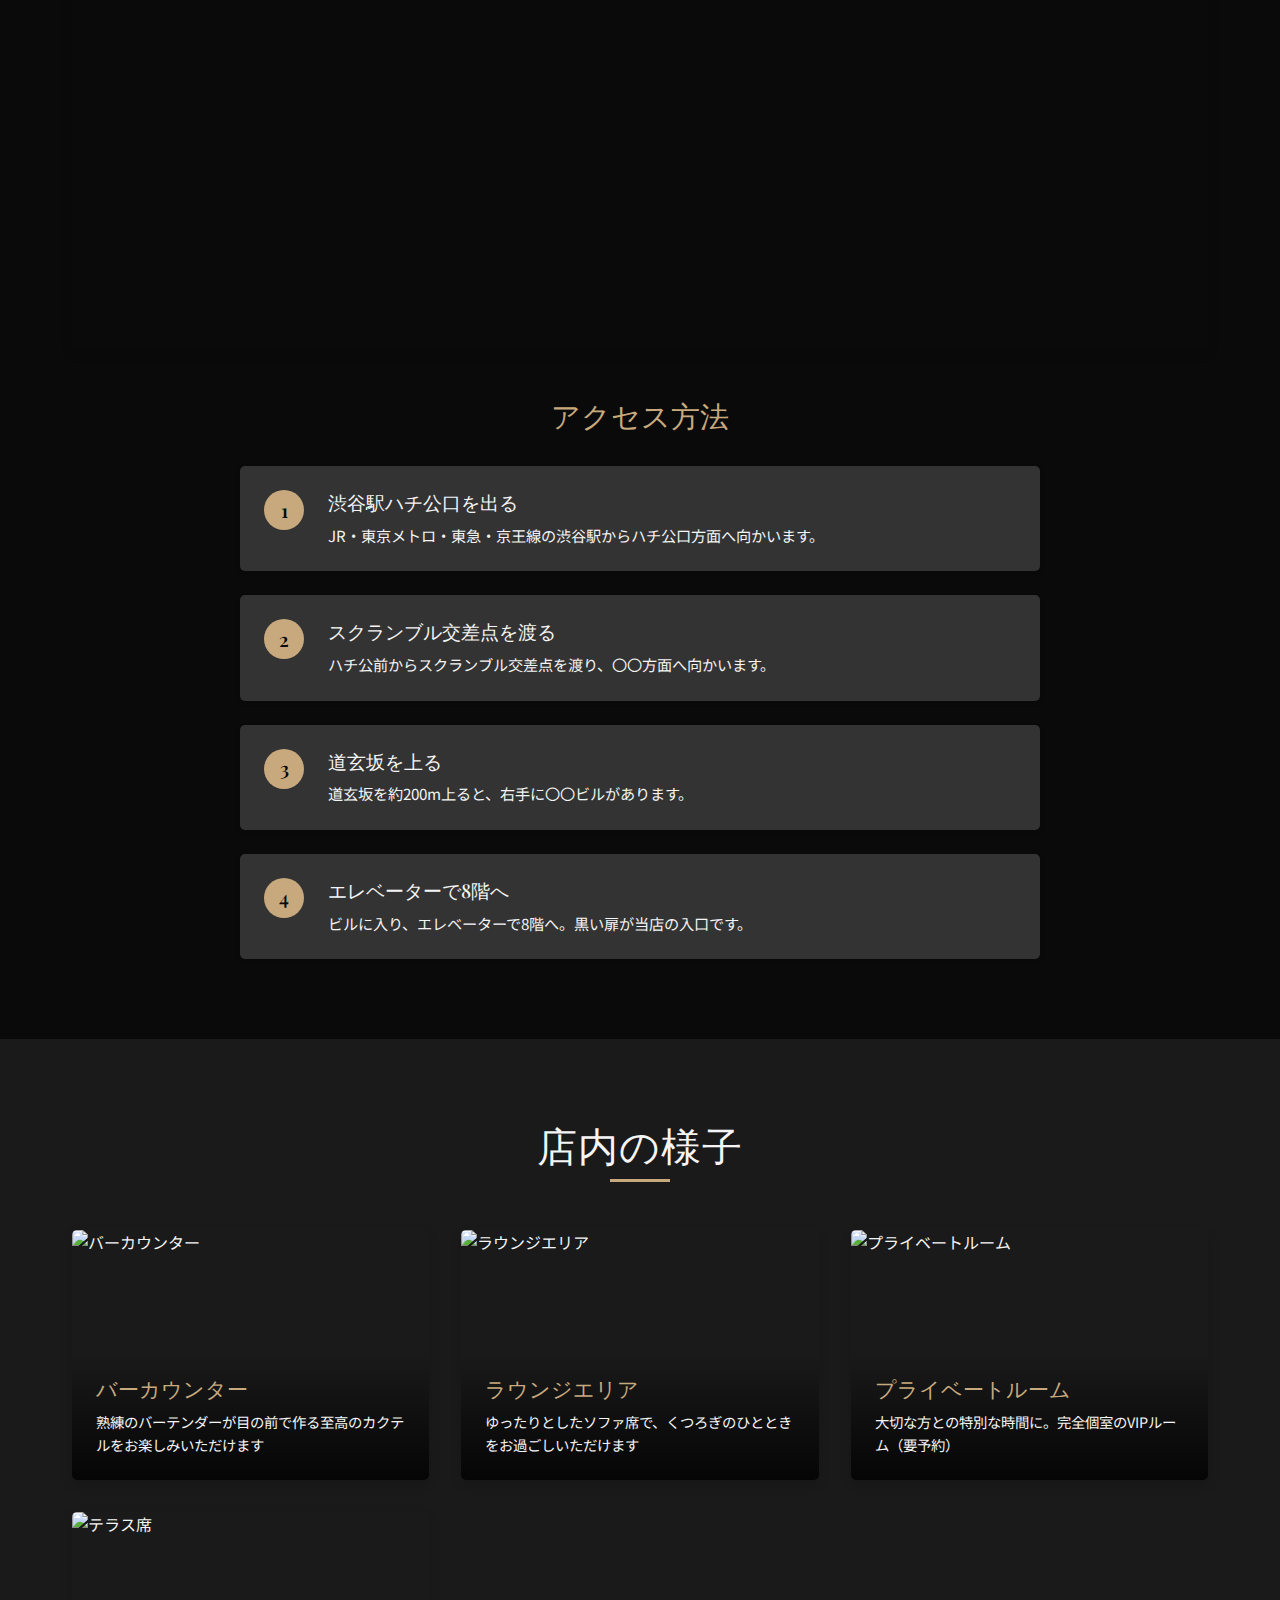
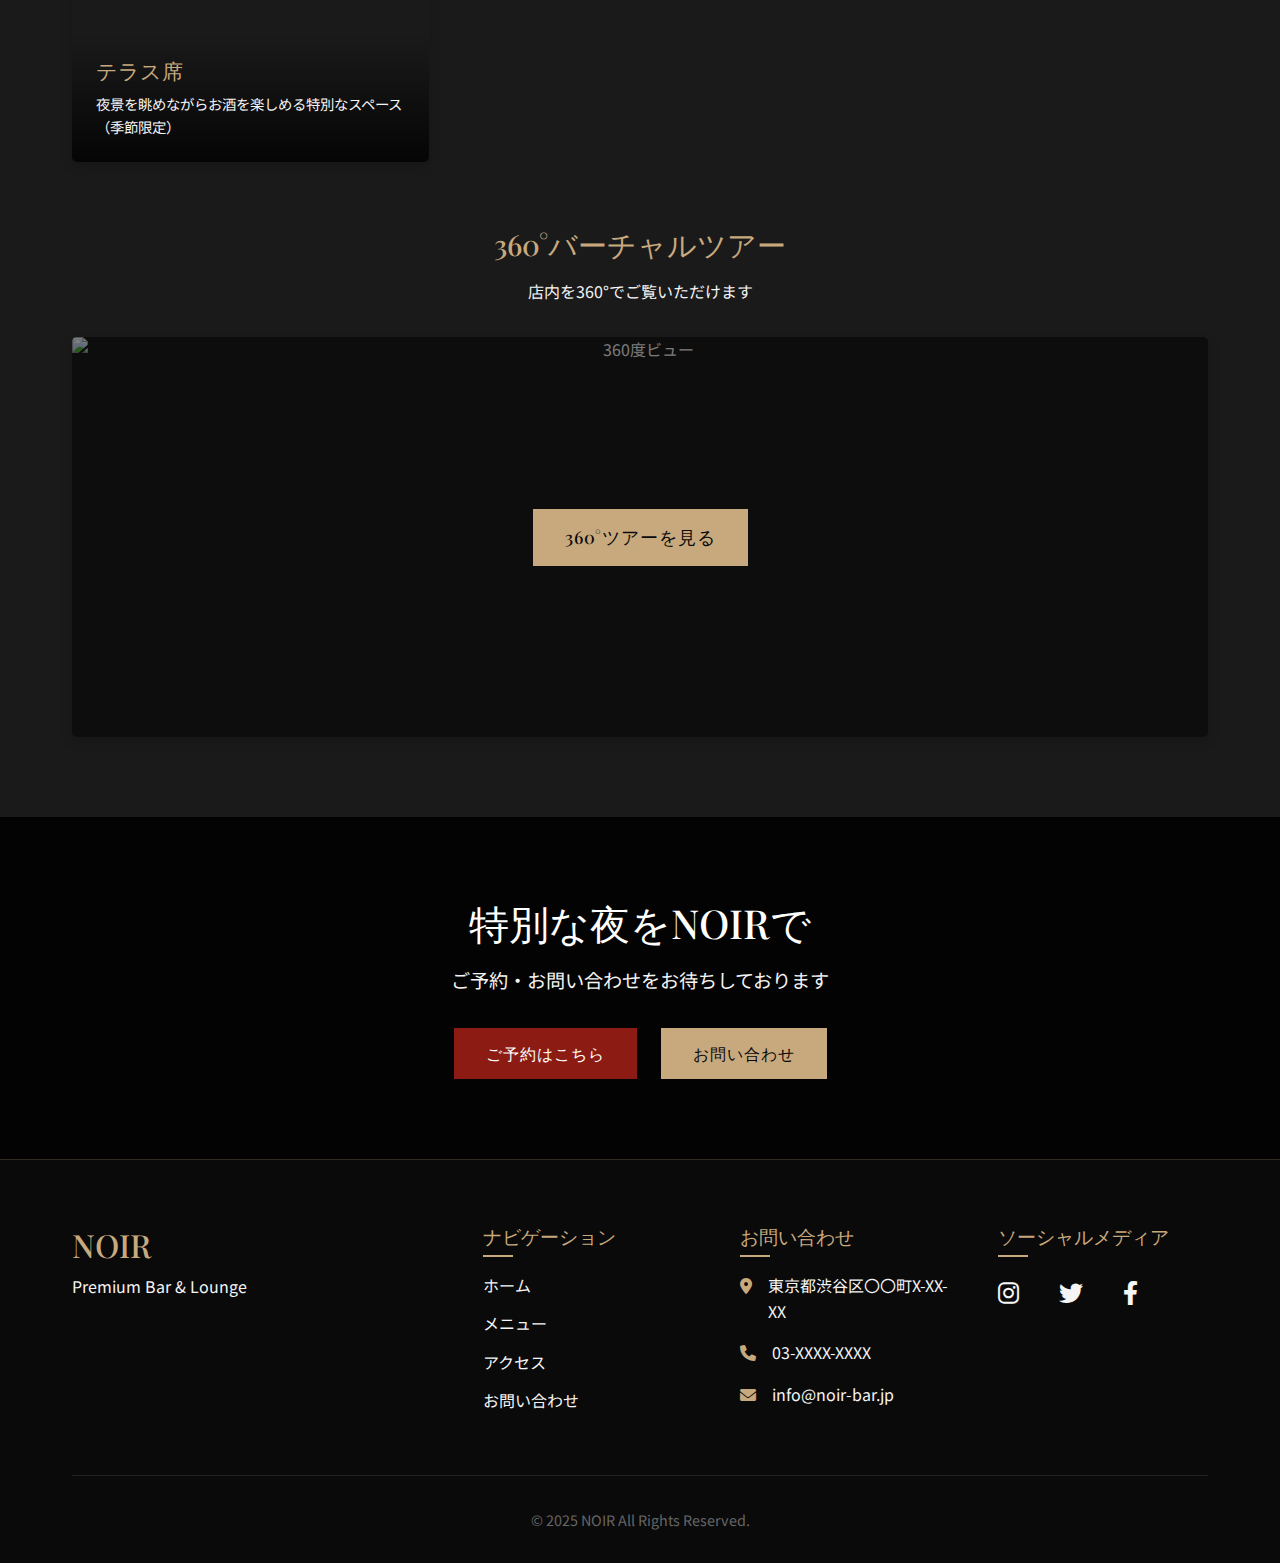
==== commit 01367c2e: "フォルダの階層を適切なものにした" ====
--- a/access.html
+++ b/access.html
@@ -3,80 +3,118 @@
 <head>
     <meta charset="UTF-8">
     <meta name="viewport" content="width=device-width, initial-scale=1.0">
-    <title>アクセス | Sweet Cake Shop - スイートケーキショップ</title>
-    <meta name="description" content="Sweet Cake Shopへのアクセス情報。東京都渋谷区にある当店への行き方や営業時間をご案内します。">
+    <title>アクセス | NOIR - モダンバー＆ラウンジ</title>
+    <link rel="stylesheet" href="https://cdnjs.cloudflare.com/ajax/libs/font-awesome/6.0.0-beta3/css/all.min.css">
     <link rel="stylesheet" href="css/style.css">
-    <link rel="stylesheet" href="https://cdnjs.cloudflare.com/ajax/libs/font-awesome/6.0.0-beta3/css/all.min.css">
-    <link href="https://fonts.googleapis.com/css2?family=M+PLUS+Rounded+1c:wght@300;400;500;700&family=Nunito:wght@300;400;600;700&family=Pacifico&display=swap" rel="stylesheet">
+    <link href="https://fonts.googleapis.com/css2?family=Noto+Sans+JP:wght@300;400;500;700&family=Playfair+Display:wght@400;500;600;700&display=swap" rel="stylesheet">
 </head>
 <body>
-    <header class="header">
-        <div class="header-inner">
+    <header>
+        <div class="header-container">
             <div class="logo">
-                <h1>Sweet Cake Shop</h1>
-            </div>
-            <nav class="nav">
-                <ul class="nav-list">
-                    <li class="nav-item"><a href="index.html" class="nav-link">ホーム</a></li>
-                    <li class="nav-item"><a href="menu.html" class="nav-link">メニュー</a></li>
-                    <li class="nav-item"><a href="access.html" class="nav-link active">アクセス</a></li>
-                    <li class="nav-item"><a href="contact.html" class="nav-link">お問い合わせ</a></li>
+                <h1>NOIR</h1>
+                <p class="tagline">Premium Bar & Lounge</p>
+            </div>
+            <nav>
+                <ul>
+                    <li><a href="index.html">ホーム</a></li>
+                    <li><a href="menu.html">メニュー</a></li>
+                    <li><a href="access.html" class="active">アクセス</a></li>
+                    <li><a href="contact.html">お問い合わせ</a></li>
                 </ul>
             </nav>
-            <div class="social-links">
-                <a href="#" class="social-link"><i class="fab fa-instagram"></i></a>
-                <a href="#" class="social-link"><i class="fab fa-twitter"></i></a>
-                <a href="#" class="social-link"><i class="fab fa-facebook"></i></a>
-            </div>
-            <div class="hamburger">
-                <span></span>
-                <span></span>
-                <span></span>
+            <div class="social-icons">
+                <a href="#" target="_blank"><i class="fab fa-instagram"></i></a>
+                <a href="#" target="_blank"><i class="fab fa-twitter"></i></a>
+                <a href="#" target="_blank"><i class="fab fa-facebook-f"></i></a>
+            </div>
+            <div class="reservation-button">
+                <a href="index.html#reservation" class="btn-reserve">ご予約</a>
             </div>
         </div>
     </header>
 
     <main>
-        <section class="page-header">
-            <div class="container">
-                <h1 class="page-title">アクセス</h1>
-                <p class="page-description">Sweet Cake Shopへのアクセス情報</p>
+        <section class="page-header" style="background-image: url('images/interior/access-header.jpg');">
+            <div class="container">
+                <h1>アクセス</h1>
+                <p>都会の喧騒から離れた大人の隠れ家</p>
             </div>
         </section>
 
         <section class="access-info">
             <div class="container">
+                <div class="section-header">
+                    <h2>店舗情報</h2>
+                    <div class="separator"></div>
+                </div>
+                
                 <div class="access-content">
                     <div class="access-details">
-                        <h2 class="section-title">店舗情報</h2>
-                        <div class="info-item">
-                            <h3><i class="fas fa-map-marker-alt"></i> 住所</h3>
-                            <p>〒123-4567 東京都渋谷区○○町1-2-3 ○○ビル1F</p>
-                        </div>
-                        <div class="info-item">
-                            <h3><i class="fas fa-phone"></i> 電話番号</h3>
-                            <p>03-1234-5678</p>
-                            <p class="note">※ケーキのご予約・お問い合わせはこちらへ</p>
-                        </div>
-                        <div class="info-item">
-                            <h3><i class="fas fa-clock"></i> 営業時間</h3>
-                            <p>10:00〜19:00</p>
-                            <p class="note">※定休日：水曜日（祝日の場合は営業、翌日休み）</p>
-                        </div>
-                        <div class="info-item">
-                            <h3><i class="fas fa-subway"></i> アクセス</h3>
-                            <ul>
-                                <li>渋谷駅 ○○口から徒歩5分</li>
-                                <li>○○駅 △△口から徒歩3分</li>
-                            </ul>
-                        </div>
-                        <div class="info-item">
-                            <h3><i class="fas fa-parking"></i> 駐車場</h3>
-                            <p>専用駐車場はございません。お近くのコインパーキングをご利用ください。</p>
-                        </div>
-                    </div>
+                        <div class="info-card">
+                            <div class="info-icon">
+                                <i class="fas fa-map-marker-alt"></i>
+                            </div>
+                            <div class="info-text">
+                                <h3>住所</h3>
+                                <p>〒150-0043<br>東京都渋谷区道玄坂X-XX-XX<br>〇〇ビル 8F</p>
+                            </div>
+                        </div>
+                        
+                        <div class="info-card">
+                            <div class="info-icon">
+                                <i class="fas fa-subway"></i>
+                            </div>
+                            <div class="info-text">
+                                <h3>最寄り駅</h3>
+                                <p>渋谷駅 徒歩5分<br>（ハチ公口より徒歩3分）</p>
+                            </div>
+                        </div>
+                        
+                        <div class="info-card">
+                            <div class="info-icon">
+                                <i class="fas fa-phone"></i>
+                            </div>
+                            <div class="info-text">
+                                <h3>電話番号</h3>
+                                <p>03-XXXX-XXXX<br>（ご予約優先）</p>
+                            </div>
+                        </div>
+                        
+                        <div class="info-card">
+                            <div class="info-icon">
+                                <i class="fas fa-clock"></i>
+                            </div>
+                            <div class="info-text">
+                                <h3>営業時間</h3>
+                                <p>18:00 - 翌3:00<br>（L.O. 2:30）</p>
+                            </div>
+                        </div>
+                        
+                        <div class="info-card">
+                            <div class="info-icon">
+                                <i class="fas fa-calendar-alt"></i>
+                            </div>
+                            <div class="info-text">
+                                <h3>定休日</h3>
+                                <p>月曜日<br>（祝日の場合は営業、翌日休み）</p>
+                            </div>
+                        </div>
+                        
+                        <div class="info-card">
+                            <div class="info-icon">
+                                <i class="fas fa-credit-card"></i>
+                            </div>
+                            <div class="info-text">
+                                <h3>お支払い方法</h3>
+                                <p>現金、クレジットカード、電子マネー<br>（VISA, MasterCard, JCB, AMEX, Diners）</p>
+                            </div>
+                        </div>
+                    </div>
+                    
                     <div class="access-image">
-                        <img src="images/cafe_exterior.jpg" alt="店舗外観">
+                        <img src="images/interior/entrance.jpg" alt="NOIRの入口">
+                        <p>ビル8階、黒い扉が目印です</p>
                     </div>
                 </div>
             </div>
@@ -84,91 +122,164 @@
 
         <section class="map-section">
             <div class="container">
-                <h2 class="section-title">地図</h2>
+                <div class="section-header">
+                    <h2>アクセスマップ</h2>
+                    <div class="separator"></div>
+                </div>
+                
                 <div class="map-container">
                     <!-- Google Maps埋め込み -->
-                    <iframe src="https://www.google.com/maps/embed?pb=!1m18!1m12!1m3!1d3241.7479754683745!2d139.70133687608118!3d35.65858143126877!2m3!1f0!2f0!3f0!3m2!1i1024!2i768!4f13.1!3m3!1m2!1s0x60188b563b00109f%3A0x337328def1e2ab26!2z5riL6LC36aeF!5e0!3m2!1sja!2sjp!4v1647834792345!5m2!1sja!2sjp" width="100%" height="450" style="border:0;" allowfullscreen="" loading="lazy"></iframe>
-                </div>
-            </div>
-        </section>
-
-        <section class="directions">
-            <div class="container">
-                <h2 class="section-title">アクセス方法</h2>
-                <div class="directions-content">
-                    <div class="direction-item">
-                        <h3>渋谷駅からお越しの場合</h3>
-                        <ol>
-                            <li>○○口を出て、△△通りを直進</li>
-                            <li>□□交差点を右折</li>
-                            <li>××ビルを過ぎて、2つ目の角を左折</li>
-                            <li>○○ビルの1階が当店です</li>
-                        </ol>
-                    </div>
-                    <div class="direction-item">
-                        <h3>○○駅からお越しの場合</h3>
-                        <ol>
-                            <li>△△口を出て、□□通りを直進</li>
-                            <li>××交差点を左折</li>
-                            <li>○○ビルの1階が当店です</li>
-                        </ol>
-                    </div>
-                </div>
-                <div class="directions-images">
-                    <div class="direction-image">
-                        <img src="images/direction1.jpg" alt="道順の目印1">
-                        <p>○○交差点の様子</p>
-                    </div>
-                    <div class="direction-image">
-                        <img src="images/direction2.jpg" alt="道順の目印2">
-                        <p>当店入口の様子</p>
-                    </div>
-                </div>
-            </div>
-        </section>
-
-        <section class="cta">
-            <div class="container">
-                <h2 class="cta-title">ケーキのご予約・お問い合わせ</h2>
-                <p class="cta-text">特別な日のためのホールケーキのご予約も承っております</p>
-                <div class="cta-buttons">
-                    <a href="tel:0312345678" class="cta-button phone">お電話でのご予約 03-1234-5678</a>
-                    <a href="contact.html" class="cta-button contact">お問い合わせフォーム</a>
+                    <iframe src="https://www.google.com/maps/embed?pb=!1m18!1m12!1m3!1d3241.7479754683745!2d139.69843867677293!3d35.65857167259807!2m3!1f0!2f0!3f0!3m2!1i1024!2i768!4f13.1!3m3!1m2!1s0x60188b563b00109f%3A0x337328def1e2ab26!2z5riL6LC35Yy6!5e0!3m2!1sja!2sjp!4v1710693600000!5m2!1sja!2sjp" width="100%" height="450" style="border:0;" allowfullscreen="" loading="lazy" referrerpolicy="no-referrer-when-downgrade"></iframe>
+                </div>
+                
+                <div class="directions">
+                    <h3>アクセス方法</h3>
+                    <div class="direction-steps">
+                        <div class="direction-step">
+                            <div class="step-number">1</div>
+                            <div class="step-content">
+                                <h4>渋谷駅ハチ公口を出る</h4>
+                                <p>JR・東京メトロ・東急・京王線の渋谷駅からハチ公口方面へ向かいます。</p>
+                            </div>
+                        </div>
+                        
+                        <div class="direction-step">
+                            <div class="step-number">2</div>
+                            <div class="step-content">
+                                <h4>スクランブル交差点を渡る</h4>
+                                <p>ハチ公前からスクランブル交差点を渡り、〇〇方面へ向かいます。</p>
+                            </div>
+                        </div>
+                        
+                        <div class="direction-step">
+                            <div class="step-number">3</div>
+                            <div class="step-content">
+                                <h4>道玄坂を上る</h4>
+                                <p>道玄坂を約200m上ると、右手に〇〇ビルがあります。</p>
+                            </div>
+                        </div>
+                        
+                        <div class="direction-step">
+                            <div class="step-number">4</div>
+                            <div class="step-content">
+                                <h4>エレベーターで8階へ</h4>
+                                <p>ビルに入り、エレベーターで8階へ。黒い扉が当店の入口です。</p>
+                            </div>
+                        </div>
+                    </div>
+                </div>
+            </div>
+        </section>
+
+        <section class="virtual-tour">
+            <div class="container">
+                <div class="section-header">
+                    <h2>店内の様子</h2>
+                    <div class="separator"></div>
+                </div>
+                
+                <div class="gallery">
+                    <div class="gallery-item">
+                        <img src="images/interior/interior1.jpg" alt="バーカウンター">
+                        <div class="gallery-caption">
+                            <h3>バーカウンター</h3>
+                            <p>熟練のバーテンダーが目の前で作る至高のカクテルをお楽しみいただけます</p>
+                        </div>
+                    </div>
+                    
+                    <div class="gallery-item">
+                        <img src="images/interior/interior2.jpg" alt="ラウンジエリア">
+                        <div class="gallery-caption">
+                            <h3>ラウンジエリア</h3>
+                            <p>ゆったりとしたソファ席で、くつろぎのひとときをお過ごしいただけます</p>
+                        </div>
+                    </div>
+                    
+                    <div class="gallery-item">
+                        <img src="images/interior/interior3.jpg" alt="プライベートルーム">
+                        <div class="gallery-caption">
+                            <h3>プライベートルーム</h3>
+                            <p>大切な方との特別な時間に。完全個室のVIPルーム（要予約）</p>
+                        </div>
+                    </div>
+                    
+                    <div class="gallery-item">
+                        <img src="images/interior/interior4.jpg" alt="テラス席">
+                        <div class="gallery-caption">
+                            <h3>テラス席</h3>
+                            <p>夜景を眺めながらお酒を楽しめる特別なスペース（季節限定）</p>
+                        </div>
+                    </div>
+                </div>
+                
+                <!-- 360度ビュー（オプション） -->
+                <div class="panorama-view">
+                    <h3>360°バーチャルツアー</h3>
+                    <p>店内を360°でご覧いただけます</p>
+                    <div class="panorama-container">
+                        <!-- 実際には360度ビューを埋め込むコードが入ります -->
+                        <img src="images/interior/panorama-placeholder.jpg" alt="360度ビュー" class="panorama-placeholder">
+                        <div class="panorama-overlay">
+                            <button class="btn-gold panorama-button">360°ツアーを見る</button>
+                        </div>
+                    </div>
+                </div>
+            </div>
+        </section>
+
+        <section class="cta-section">
+            <div class="container">
+                <div class="cta-content">
+                    <h2>特別な夜をNOIRで</h2>
+                    <p>ご予約・お問い合わせをお待ちしております</p>
+                    <div class="cta-buttons">
+                        <a href="index.html#reservation" class="btn-reserve">ご予約はこちら</a>
+                        <a href="contact.html" class="btn-gold">お問い合わせ</a>
+                    </div>
                 </div>
             </div>
         </section>
     </main>
 
-    <footer class="footer">
+    <footer>
         <div class="container">
             <div class="footer-content">
-                <div class="footer-info">
-                    <h3>Sweet Cake Shop</h3>
-                    <p>〒123-4567 東京都渋谷区○○町1-2-3</p>
-                    <p>TEL: 03-1234-5678</p>
-                    <p>営業時間: 10:00〜19:00</p>
-                    <p>定休日: 水曜日</p>
-                </div>
-                <div class="footer-nav">
-                    <ul class="footer-nav-list">
-                        <li class="footer-nav-item"><a href="index.html" class="footer-nav-link">ホーム</a></li>
-                        <li class="footer-nav-item"><a href="menu.html" class="footer-nav-link">メニュー</a></li>
-                        <li class="footer-nav-item"><a href="access.html" class="footer-nav-link">アクセス</a></li>
-                        <li class="footer-nav-item"><a href="contact.html" class="footer-nav-link">お問い合わせ</a></li>
-                    </ul>
-                </div>
-                <div class="footer-social">
-                    <a href="#" class="footer-social-link"><i class="fab fa-instagram"></i></a>
-                    <a href="#" class="footer-social-link"><i class="fab fa-twitter"></i></a>
-                    <a href="#" class="footer-social-link"><i class="fab fa-facebook"></i></a>
+                <div class="footer-logo">
+                    <h2>NOIR</h2>
+                    <p>Premium Bar & Lounge</p>
+                </div>
+                <div class="footer-links">
+                    <div class="footer-nav">
+                        <h3>ナビゲーション</h3>
+                        <ul>
+                            <li><a href="index.html">ホーム</a></li>
+                            <li><a href="menu.html">メニュー</a></li>
+                            <li><a href="access.html">アクセス</a></li>
+                            <li><a href="contact.html">お問い合わせ</a></li>
+                        </ul>
+                    </div>
+                    <div class="footer-contact">
+                        <h3>お問い合わせ</h3>
+                        <p><i class="fas fa-map-marker-alt"></i> 東京都渋谷区〇〇町X-XX-XX</p>
+                        <p><i class="fas fa-phone"></i> 03-XXXX-XXXX</p>
+                        <p><i class="fas fa-envelope"></i> info@noir-bar.jp</p>
+                    </div>
+                    <div class="footer-social">
+                        <h3>ソーシャルメディア</h3>
+                        <div class="social-icons">
+                            <a href="#" target="_blank"><i class="fab fa-instagram"></i></a>
+                            <a href="#" target="_blank"><i class="fab fa-twitter"></i></a>
+                            <a href="#" target="_blank"><i class="fab fa-facebook-f"></i></a>
+                        </div>
+                    </div>
                 </div>
             </div>
             <div class="copyright">
-                <p>&copy; 2025 Sweet Cake Shop All Rights Reserved.</p>
+                <p>&copy; 2025 NOIR All Rights Reserved.</p>
             </div>
         </div>
     </footer>
 
-    <script src="js/script.js"></script>
+    <script src="js/main.js"></script>
 </body>
 </html>--- a/css/style.css
+++ b/css/style.css
@@ -1,35 +1,36 @@
-/*
- * Sweet Cake Shop - スイートケーキショップ スタイルシート
- *
- * 目次:
- * 1. 基本設定
- * 2. ヘッダー
- * 3. ナビゲーション
- * 4. メインコンテンツ
- * 5. フッター
- * 6. ホームページ
- * 7. メニューページ
- * 8. アクセスページ
- * 9. お問い合わせページ
- * 10. ユーティリティクラス
- * 11. レスポンシブデザイン
+/* 
+ * NOIR - モダンバー＆ラウンジ
+ * スタイルシート
  */
 
-/* ===== 1. 基本設定 ===== */
+/* ===== 基本設定 ===== */
 :root {
-    --primary-color: #f8b0c0; /* やさしいピンク */
-    --secondary-color: #f9e3d0; /* クリーム色 */
-    --accent-color: #e57b9f; /* 濃いめのピンク */
-    --text-color: #5a4b41; /* ナチュラルな茶色 */
-    --text-light: #8c7b75; /* 薄めの茶色 */
-    --bg-color: #fff;
-    --bg-dark: #5a4b41; /* ナチュラルな茶色 */
-    --bg-light: #fdf6f0; /* 薄いクリーム色 */
-    --border-color: #f0e0d6; /* 薄い茶色 */
-    --shadow: 0 2px 10px rgba(0, 0, 0, 0.05);
-    --transition: all 0.3s ease;
-    --container-width: 1200px;
-    --header-height: 80px;
+    /* カラーパレット */
+    --color-black: #0a0a0a;
+    --color-dark-gray: #1a1a1a;
+    --color-medium-gray: #333333;
+    --color-light-gray: #666666;
+    --color-gold: #c8a97e;
+    --color-gold-light: #d4b88f;
+    --color-gold-dark: #b39065;
+    --color-red: #8c1c13;
+    --color-red-dark: #6b150f;
+    --color-white: #ffffff;
+    --color-off-white: #f5f5f5;
+    
+    /* フォント */
+    --font-primary: 'Playfair Display', serif;
+    --font-secondary: 'Noto Sans JP', sans-serif;
+    
+    /* トランジション */
+    --transition-fast: 0.2s ease;
+    --transition-medium: 0.3s ease;
+    --transition-slow: 0.5s ease;
+    
+    /* シャドウ */
+    --shadow-small: 0 2px 5px rgba(0, 0, 0, 0.1);
+    --shadow-medium: 0 4px 12px rgba(0, 0, 0, 0.15);
+    --shadow-large: 0 8px 24px rgba(0, 0, 0, 0.2);
 }
 
 * {
@@ -39,920 +40,1514 @@
 }
 
 html {
-    font-size: 62.5%; /* 10px = 1rem */
     scroll-behavior: smooth;
 }
 
 body {
-    font-family: 'Nunito', 'M PLUS Rounded 1c', 'Hiragino Maru Gothic ProN', 'Meiryo', sans-serif;
-    font-size: 1.6rem;
-    line-height: 1.7;
-    color: var(--text-color);
-    background-color: var(--bg-color);
+    font-family: var(--font-secondary);
+    font-size: 16px;
+    line-height: 1.6;
+    color: var(--color-off-white);
+    background-color: var(--color-black);
+    overflow-x: hidden;
+}
+
+h1, h2, h3, h4, h5, h6 {
+    font-family: var(--font-primary);
+    font-weight: 500;
+    line-height: 1.3;
+    margin-bottom: 1rem;
+}
+
+h1 {
+    font-size: 2.5rem;
+}
+
+h2 {
+    font-size: 2rem;
+}
+
+h3 {
+    font-size: 1.5rem;
+}
+
+h4 {
+    font-size: 1.25rem;
+}
+
+p {
+    margin-bottom: 1rem;
 }
 
 a {
+    color: var(--color-gold);
     text-decoration: none;
-    color: inherit;
-    transition: var(--transition);
-}
-
-ul, ol {
-    list-style: none;
+    transition: color var(--transition-fast);
+}
+
+a:hover {
+    color: var(--color-gold-light);
 }
 
 img {
     max-width: 100%;
     height: auto;
-    vertical-align: middle;
+    display: block;
+}
+
+ul {
+    list-style: none;
 }
 
 .container {
-    max-width: var(--container-width);
+    width: 100%;
+    max-width: 1200px;
     margin: 0 auto;
     padding: 0 2rem;
 }
 
-/* ===== 2. ヘッダー ===== */
-.header {
+.section-header {
+    text-align: center;
+    margin-bottom: 3rem;
+}
+
+.section-header h2 {
+    font-size: 2.5rem;
+    margin-bottom: 0.5rem;
+    text-transform: uppercase;
+    letter-spacing: 1px;
+}
+
+.separator {
+    width: 60px;
+    height: 3px;
+    background-color: var(--color-gold);
+    margin: 0.5rem auto 1.5rem;
+}
+
+/* ===== ボタン ===== */
+.btn-gold {
+    display: inline-block;
+    padding: 0.8rem 2rem;
+    background-color: var(--color-gold);
+    color: var(--color-black);
+    font-family: var(--font-primary);
+    font-size: 1rem;
+    font-weight: 500;
+    text-transform: uppercase;
+    letter-spacing: 1px;
+    border: none;
+    cursor: pointer;
+    transition: background-color var(--transition-fast);
+}
+
+.btn-gold:hover {
+    background-color: var(--color-gold-light);
+    color: var(--color-black);
+}
+
+.btn-reserve {
+    display: inline-block;
+    padding: 0.8rem 2rem;
+    background-color: var(--color-red);
+    color: var(--color-white);
+    font-family: var(--font-primary);
+    font-size: 1rem;
+    font-weight: 500;
+    text-transform: uppercase;
+    letter-spacing: 1px;
+    border: none;
+    cursor: pointer;
+    transition: background-color var(--transition-fast);
+}
+
+.btn-reserve:hover {
+    background-color: var(--color-red-dark);
+    color: var(--color-white);
+}
+
+/* ===== ヘッダー ===== */
+header {
     position: fixed;
     top: 0;
     left: 0;
     width: 100%;
-    height: var(--header-height);
-    background-color: rgba(255, 255, 255, 0.95);
-    box-shadow: var(--shadow);
     z-index: 1000;
-    transition: var(--transition);
-}
-
-.header-inner {
+    background-color: rgba(10, 10, 10, 0.9);
+    backdrop-filter: blur(10px);
+    -webkit-backdrop-filter: blur(10px);
+    border-bottom: 1px solid rgba(200, 169, 126, 0.2);
+    transition: background-color var(--transition-medium);
+}
+
+.header-container {
     display: flex;
     justify-content: space-between;
     align-items: center;
-    height: 100%;
-    padding: 0 2rem;
-    max-width: var(--container-width);
+    padding: 1rem 2rem;
+    max-width: 1400px;
     margin: 0 auto;
 }
 
 .logo {
-    font-family: 'Pacifico', 'M PLUS Rounded 1c', cursive;
+    display: flex;
+    flex-direction: column;
+    align-items: center;
 }
 
 .logo h1 {
-    font-size: 2.6rem;
-    font-weight: 400;
-    color: var(--accent-color);
-    letter-spacing: 0.05em;
-    text-shadow: 1px 1px 2px rgba(0, 0, 0, 0.05);
-}
-
-.social-links {
-    display: flex;
-    gap: 1.5rem;
-}
-
-.social-link {
-    font-size: 1.8rem;
-    color: var(--primary-color);
-}
-
-.social-link:hover {
-    color: var(--accent-color);
-}
-
-.hamburger {
-    display: none;
-    flex-direction: column;
-    justify-content: space-between;
-    width: 30px;
-    height: 20px;
-    cursor: pointer;
-}
-
-.hamburger span {
-    display: block;
-    height: 2px;
-    width: 100%;
-    background-color: var(--primary-color);
-    transition: var(--transition);
-}
-
-/* ===== 3. ナビゲーション ===== */
-.nav-list {
-    display: flex;
-    gap: 3rem;
-}
-
-.nav-link {
-    position: relative;
-    font-size: 1.6rem;
-    font-weight: 500;
+    font-size: 2rem;
+    font-weight: 600;
+    margin-bottom: 0;
+    letter-spacing: 2px;
+    color: var(--color-gold);
+}
+
+.logo .tagline {
+    font-size: 0.8rem;
+    font-family: var(--font-primary);
+    letter-spacing: 1px;
+    color: var(--color-off-white);
+    margin-bottom: 0;
+}
+
+nav ul {
+    display: flex;
+}
+
+nav ul li {
+    margin: 0 1rem;
+}
+
+nav ul li a {
+    color: var(--color-off-white);
+    font-family: var(--font-primary);
+    font-size: 1rem;
+    text-transform: uppercase;
+    letter-spacing: 1px;
     padding: 0.5rem 0;
-    color: var(--text-color);
-}
-
-.nav-link::after {
+    position: relative;
+}
+
+nav ul li a:after {
     content: '';
     position: absolute;
     bottom: 0;
     left: 0;
     width: 0;
     height: 2px;
-    background-color: var(--accent-color);
-    transition: var(--transition);
-}
-
-.nav-link:hover::after,
-.nav-link.active::after {
-    width: 100%;
-}
-
-.nav-link.active {
-    color: var(--accent-color);
-    font-weight: 700;
-}
-
-/* ===== 4. メインコンテンツ ===== */
+    background-color: var(--color-gold);
+    transition: width var(--transition-medium);
+}
+
+nav ul li a:hover:after,
+nav ul li a.active:after {
+    width: 100%;
+}
+
+nav ul li a.active {
+    color: var(--color-gold);
+}
+
+.social-icons {
+    display: flex;
+    gap: 1rem;
+}
+
+.social-icons a {
+    color: var(--color-off-white);
+    font-size: 1.2rem;
+    transition: color var(--transition-fast);
+}
+
+.social-icons a:hover {
+    color: var(--color-gold);
+}
+
+.reservation-button {
+    margin-left: 2rem;
+}
+
+/* ===== メインコンテンツ ===== */
 main {
-    padding-top: var(--header-height);
-    min-height: calc(100vh - 300px);
-}
-
-.section-title {
-    font-family: 'Pacifico', 'M PLUS Rounded 1c', cursive;
-    font-size: 3.2rem;
-    font-weight: 400;
-    color: var(--accent-color);
-    text-align: center;
-    margin-bottom: 4rem;
-    position: relative;
-}
-
-.section-title::after {
+    padding-top: 80px; /* ヘッダーの高さ分 */
+}
+
+/* ヒーローセクション */
+.hero {
+    position: relative;
+    height: 100vh;
+    min-height: 600px;
+    overflow: hidden;
+}
+
+.hero-slider {
+    height: 100%;
+}
+
+.slide {
+    position: absolute;
+    top: 0;
+    left: 0;
+    width: 100%;
+    height: 100%;
+    background-size: cover;
+    background-position: center;
+    opacity: 0;
+    transition: opacity var(--transition-slow);
+    display: flex;
+    align-items: center;
+}
+
+.slide.active {
+    opacity: 1;
+    z-index: 1;
+}
+
+.slide::before {
     content: '';
     position: absolute;
-    bottom: -1rem;
-    left: 50%;
-    transform: translateX(-50%);
-    width: 80px;
-    height: 2px;
-    background-color: var(--secondary-color);
-}
-
-section {
-    padding: 8rem 0;
-}
-
-section:nth-child(even) {
-    background-color: var(--bg-light);
-}
-
-.page-header {
-    background-color: var(--primary-color);
-    color: var(--bg-color);
-    padding: 6rem 0;
-    text-align: center;
-    background-image: linear-gradient(to right, var(--primary-color), var(--accent-color));
-}
-
-.page-title {
-    font-family: 'Pacifico', 'M PLUS Rounded 1c', cursive;
-    font-size: 4rem;
-    font-weight: 400;
-    margin-bottom: 1.5rem;
-    text-shadow: 1px 1px 3px rgba(0, 0, 0, 0.1);
-}
-
-.page-description {
-    font-size: 1.8rem;
+    top: 0;
+    left: 0;
+    width: 100%;
+    height: 100%;
+    background: linear-gradient(to bottom, rgba(0, 0, 0, 0.3), rgba(0, 0, 0, 0.7));
+}
+
+.slide-content {
+    position: relative;
+    z-index: 2;
     max-width: 800px;
     margin: 0 auto;
-    opacity: 0.9;
-}
-
-/* ===== 5. フッター ===== */
-.footer {
-    background-color: var(--primary-color);
-    color: var(--bg-color);
-    padding: 6rem 0 2rem;
-    background-image: linear-gradient(to right, var(--primary-color), var(--accent-color));
+    padding: 0 2rem;
+    text-align: center;
+}
+
+.slide-content h2 {
+    font-size: 3.5rem;
+    font-weight: 600;
+    margin-bottom: 1rem;
+    color: var(--color-white);
+    text-shadow: 0 2px 10px rgba(0, 0, 0, 0.5);
+}
+
+.slide-content p {
+    font-size: 1.2rem;
+    color: var(--color-off-white);
+    text-shadow: 0 2px 5px rgba(0, 0, 0, 0.5);
+}
+
+.slider-controls {
+    position: absolute;
+    bottom: 2rem;
+    left: 0;
+    width: 100%;
+    display: flex;
+    justify-content: center;
+    align-items: center;
+    z-index: 10;
+}
+
+.prev-slide,
+.next-slide {
+    background: transparent;
+    border: none;
+    color: var(--color-white);
+    font-size: 1.5rem;
+    cursor: pointer;
+    padding: 0.5rem;
+    transition: color var(--transition-fast);
+}
+
+.prev-slide:hover,
+.next-slide:hover {
+    color: var(--color-gold);
+}
+
+.slide-indicators {
+    display: flex;
+    gap: 0.5rem;
+    margin: 0 1rem;
+}
+
+.indicator {
+    width: 10px;
+    height: 10px;
+    border-radius: 50%;
+    background-color: rgba(255, 255, 255, 0.5);
+    cursor: pointer;
+    transition: background-color var(--transition-fast);
+}
+
+.indicator.active {
+    background-color: var(--color-gold);
+}
+
+/* アバウトセクション */
+.about {
+    padding: 6rem 0;
+    background-color: var(--color-dark-gray);
+}
+
+.about-content {
+    display: flex;
+    align-items: center;
+    gap: 4rem;
+}
+
+.about-text {
+    flex: 1;
+}
+
+.about-text p {
+    margin-bottom: 1.5rem;
+    font-size: 1.1rem;
+}
+
+.about-image {
+    flex: 1;
+    position: relative;
+}
+
+.about-image img {
+    border-radius: 5px;
+    box-shadow: var(--shadow-large);
+}
+
+.about-image::before {
+    content: '';
+    position: absolute;
+    top: -20px;
+    left: -20px;
+    width: 100%;
+    height: 100%;
+    border: 2px solid var(--color-gold);
+    border-radius: 5px;
+    z-index: -1;
+}
+
+/* フィーチャードメニュー */
+.featured-menu {
+    padding: 6rem 0;
+    background-color: var(--color-black);
+}
+
+.menu-highlights {
+    display: grid;
+    grid-template-columns: repeat(3, 1fr);
+    gap: 2rem;
+    margin-bottom: 3rem;
+}
+
+.menu-item {
+    position: relative;
+    overflow: hidden;
+    border-radius: 5px;
+    box-shadow: var(--shadow-medium);
+}
+
+.menu-image {
+    position: relative;
+    overflow: hidden;
+    height: 300px;
+}
+
+.menu-image img {
+    width: 100%;
+    height: 100%;
+    object-fit: cover;
+    transition: transform var(--transition-medium);
+}
+
+.menu-item:hover .menu-image img {
+    transform: scale(1.05);
+}
+
+.menu-overlay {
+    position: absolute;
+    bottom: 0;
+    left: 0;
+    width: 100%;
+    padding: 1.5rem;
+    background: linear-gradient(to top, rgba(0, 0, 0, 0.8), transparent);
+    transition: opacity var(--transition-medium);
+}
+
+.menu-overlay h3 {
+    color: var(--color-white);
+    margin-bottom: 0.5rem;
+}
+
+.menu-overlay p {
+    color: var(--color-gold);
+    margin-bottom: 0;
+    font-weight: 500;
+}
+
+.menu-link {
+    text-align: center;
+}
+
+/* パララックスセクション */
+.parallax-section {
+    position: relative;
+    height: 500px;
+    background-attachment: fixed;
+    background-position: center;
+    background-repeat: no-repeat;
+    background-size: cover;
+    display: flex;
+    align-items: center;
+    justify-content: center;
+    text-align: center;
+}
+
+.parallax-section::before {
+    content: '';
+    position: absolute;
+    top: 0;
+    left: 0;
+    width: 100%;
+    height: 100%;
+    background: rgba(0, 0, 0, 0.5);
+}
+
+.parallax-content {
+    position: relative;
+    z-index: 1;
+    max-width: 800px;
+    padding: 0 2rem;
+}
+
+.parallax-content h2 {
+    font-size: 3rem;
+    color: var(--color-white);
+    margin-bottom: 2rem;
+    text-shadow: 0 2px 10px rgba(0, 0, 0, 0.5);
+}
+
+/* 予約セクション */
+.reservation {
+    padding: 6rem 0;
+    background-color: var(--color-dark-gray);
+}
+
+.reservation-content {
+    display: flex;
+    gap: 4rem;
+}
+
+.reservation-info {
+    flex: 1;
+}
+
+.reservation-info p {
+    margin-bottom: 2rem;
+    font-size: 1.1rem;
+}
+
+.contact-info {
+    margin-top: 2rem;
+}
+
+.contact-item {
+    display: flex;
+    align-items: center;
+    margin-bottom: 1rem;
+}
+
+.contact-item i {
+    color: var(--color-gold);
+    font-size: 1.2rem;
+    margin-right: 1rem;
+    width: 20px;
+    text-align: center;
+}
+
+.contact-item p {
+    margin-bottom: 0;
+}
+
+.reservation-form {
+    flex: 1;
+    background-color: var(--color-medium-gray);
+    padding: 2rem;
+    border-radius: 5px;
+    box-shadow: var(--shadow-medium);
+}
+
+.form-group {
+    margin-bottom: 1.5rem;
+}
+
+.form-row {
+    display: flex;
+    gap: 1rem;
+}
+
+.form-row .form-group {
+    flex: 1;
+}
+
+input, textarea, select {
+    width: 100%;
+    padding: 0.8rem 1rem;
+    background-color: var(--color-black);
+    border: 1px solid var(--color-light-gray);
+    border-radius: 3px;
+    color: var(--color-white);
+    font-family: var(--font-secondary);
+    font-size: 1rem;
+    transition: border-color var(--transition-fast);
+}
+
+input:focus, textarea:focus, select:focus {
+    outline: none;
+    border-color: var(--color-gold);
+}
+
+textarea {
+    resize: vertical;
+    min-height: 120px;
+}
+
+/* フッター */
+footer {
+    background-color: var(--color-black);
+    padding: 4rem 0 2rem;
+    border-top: 1px solid rgba(200, 169, 126, 0.2);
 }
 
 .footer-content {
     display: flex;
     flex-wrap: wrap;
-    justify-content: space-between;
-    margin-bottom: 4rem;
-}
-
-.footer-info {
-    flex: 1;
-    min-width: 300px;
+    gap: 3rem;
     margin-bottom: 3rem;
 }
 
-.footer-info h3 {
-    font-family: 'Pacifico', 'M PLUS Rounded 1c', cursive;
-    font-size: 2.4rem;
-    font-weight: 400;
-    margin-bottom: 2rem;
-    color: var(--bg-color);
-    text-shadow: 1px 1px 2px rgba(0, 0, 0, 0.1);
-}
-
-.footer-info p {
-    margin-bottom: 1rem;
-    opacity: 0.8;
-}
-
-.footer-nav {
+.footer-logo {
     flex: 1;
     min-width: 200px;
-    margin-bottom: 3rem;
-}
-
-.footer-nav-list {
-    display: flex;
-    flex-direction: column;
-    gap: 1.5rem;
-}
-
-.footer-nav-link {
-    opacity: 0.8;
-    transition: var(--transition);
-}
-
-.footer-nav-link:hover {
-    opacity: 1;
-    color: var(--secondary-color);
-}
-
-.footer-social {
-    display: flex;
-    gap: 2rem;
-    margin-bottom: 3rem;
-}
-
-.footer-social-link {
-    font-size: 2.4rem;
-    color: var(--bg-color);
-    opacity: 0.8;
-    transition: var(--transition);
-}
-
-.footer-social-link:hover {
-    opacity: 1;
-    color: var(--secondary-color);
+}
+
+.footer-logo h2 {
+    font-size: 2rem;
+    color: var(--color-gold);
+    margin-bottom: 0.5rem;
+}
+
+.footer-links {
+    flex: 2;
+    display: flex;
+    flex-wrap: wrap;
+    gap: 3rem;
+}
+
+.footer-nav, .footer-contact, .footer-social {
+    flex: 1;
+    min-width: 200px;
+}
+
+.footer-links h3 {
+    font-size: 1.2rem;
+    color: var(--color-gold);
+    margin-bottom: 1.5rem;
+    position: relative;
+}
+
+.footer-links h3::after {
+    content: '';
+    position: absolute;
+    bottom: -0.5rem;
+    left: 0;
+    width: 30px;
+    height: 2px;
+    background-color: var(--color-gold);
+}
+
+.footer-nav ul li {
+    margin-bottom: 0.8rem;
+}
+
+.footer-nav ul li a {
+    color: var(--color-off-white);
+    transition: color var(--transition-fast);
+}
+
+.footer-nav ul li a:hover {
+    color: var(--color-gold);
+}
+
+.footer-contact p {
+    display: flex;
+    align-items: flex-start;
+    margin-bottom: 1rem;
+}
+
+.footer-contact p i {
+    color: var(--color-gold);
+    margin-right: 1rem;
+    margin-top: 0.3rem;
+}
+
+.footer-social .social-icons {
+    margin-top: 1rem;
+}
+
+.footer-social .social-icons a {
+    font-size: 1.5rem;
+    margin-right: 1.5rem;
 }
 
 .copyright {
     text-align: center;
     padding-top: 2rem;
     border-top: 1px solid rgba(255, 255, 255, 0.1);
-    font-size: 1.4rem;
-    opacity: 0.6;
-}
-
-/* ===== 6. ホームページ ===== */
-/* ヒーローセクション */
-.hero {
-    position: relative;
-    height: 80vh;
-    min-height: 600px;
-    overflow: hidden;
-    padding: 0;
-    background-color: var(--bg-light);
-}
-
-.slideshow-container {
-    position: relative;
-    height: 100%;
-}
-
-.slide {
+}
+
+.copyright p {
+    font-size: 0.9rem;
+    color: var(--color-light-gray);
+    margin-bottom: 0;
+}
+
+/* ===== メニューページ ===== */
+.page-header {
+    height: 400px;
+    background-size: cover;
+    background-position: center;
+    position: relative;
+    display: flex;
+    align-items: center;
+    justify-content: center;
+    text-align: center;
+}
+
+.page-header::before {
+    content: '';
     position: absolute;
     top: 0;
     left: 0;
     width: 100%;
     height: 100%;
-    opacity: 0;
-    transition: opacity 1s ease-in-out;
-}
-
-.slide.active {
-    opacity: 1;
-}
-
-.slide img {
+    background: linear-gradient(to bottom, rgba(0, 0, 0, 0.5), rgba(0, 0, 0, 0.7));
+}
+
+.page-header .container {
+    position: relative;
+    z-index: 1;
+}
+
+.page-header h1 {
+    font-size: 3.5rem;
+    color: var(--color-white);
+    margin-bottom: 1rem;
+    text-shadow: 0 2px 10px rgba(0, 0, 0, 0.5);
+}
+
+.page-header p {
+    font-size: 1.2rem;
+    color: var(--color-off-white);
+    text-shadow: 0 2px 5px rgba(0, 0, 0, 0.5);
+}
+
+.menu-navigation {
+    background-color: var(--color-dark-gray);
+    padding: 1rem 0;
+    position: sticky;
+    top: 80px;
+    z-index: 100;
+    box-shadow: var(--shadow-small);
+}
+
+.menu-nav {
+    display: flex;
+    justify-content: center;
+    gap: 2rem;
+}
+
+.menu-nav a {
+    color: var(--color-off-white);
+    font-family: var(--font-primary);
+    font-size: 1.1rem;
+    padding: 0.5rem 1rem;
+    position: relative;
+    transition: color var(--transition-fast);
+}
+
+.menu-nav a:hover,
+.menu-nav a.active {
+    color: var(--color-gold);
+}
+
+.menu-nav a.active::after {
+    content: '';
+    position: absolute;
+    bottom: 0;
+    left: 0;
+    width: 100%;
+    height: 2px;
+    background-color: var(--color-gold);
+}
+
+.menu-section {
+    padding: 5rem 0;
+    background-color: var(--color-black);
+}
+
+.menu-section:nth-child(odd) {
+    background-color: var(--color-dark-gray);
+}
+
+.menu-category {
+    margin-bottom: 4rem;
+}
+
+.menu-category:last-child {
+    margin-bottom: 0;
+}
+
+.menu-category h3 {
+    font-size: 1.8rem;
+    color: var(--color-gold);
+    margin-bottom: 2rem;
+    text-align: center;
+}
+
+.menu-grid {
+    display: grid;
+    grid-template-columns: repeat(auto-fill, minmax(280px, 1fr));
+    gap: 2rem;
+}
+
+.menu-card {
+    background-color: var(--color-medium-gray);
+    border-radius: 5px;
+    overflow: hidden;
+    box-shadow: var(--shadow-medium);
+    transition: transform var(--transition-medium);
+}
+
+.menu-card:hover {
+    transform: translateY(-5px);
+}
+
+.menu-card .menu-image {
+    height: 200px;
+    position: relative;
+    overflow: hidden;
+}
+
+.menu-card .menu-image img {
     width: 100%;
     height: 100%;
     object-fit: cover;
-    filter: brightness(0.7);
-}
-
-.slide-caption {
+    transition: transform var(--transition-medium);
+}
+
+.menu-card:hover .menu-image img {
+    transform: scale(1.05);
+}
+
+.menu-card .menu-overlay {
     position: absolute;
-    bottom: 20%;
-    left: 10%;
-    max-width: 600px;
-    color: var(--bg-color);
-    text-shadow: 0 2px 4px rgba(0, 0, 0, 0.3);
-    background-color: rgba(248, 176, 192, 0.7);
-    padding: 2rem;
-    border-radius: 15px;
-    backdrop-filter: blur(5px);
-}
-
-.slide-caption h2 {
-    font-family: 'Pacifico', 'M PLUS Rounded 1c', cursive;
-    font-size: 3.8rem;
-    font-weight: 400;
-    margin-bottom: 1.5rem;
-}
-
-.slide-caption p {
-    font-size: 2rem;
-    opacity: 0.9;
-}
-
-.prev, .next {
-    position: absolute;
-    top: 50%;
-    transform: translateY(-50%);
-    font-size: 3rem;
-    font-weight: bold;
-    color: var(--bg-color);
-    background-color: rgba(0, 0, 0, 0.3);
+    top: 0;
+    left: 0;
+    width: 100%;
+    height: 100%;
+    background-color: rgba(0, 0, 0, 0.7);
+    display: flex;
+    align-items: center;
+    justify-content: center;
+    opacity: 0;
+    transition: opacity var(--transition-medium);
+}
+
+.menu-card:hover .menu-overlay {
+    opacity: 1;
+}
+
+.menu-details {
     padding: 1rem;
-    cursor: pointer;
-    z-index: 10;
-    transition: var(--transition);
-}
-
-.prev {
-    left: 1rem;
-}
-
-.next {
-    right: 1rem;
-}
-
-.prev:hover, .next:hover {
-    background-color: rgba(0, 0, 0, 0.6);
-}
-
-.dots-container {
-    position: absolute;
-    bottom: 2rem;
-    left: 50%;
-    transform: translateX(-50%);
-    display: flex;
-    gap: 1rem;
-}
-
-.dot {
-    width: 12px;
-    height: 12px;
-    border-radius: 50%;
-    background-color: rgba(255, 255, 255, 0.5);
-    cursor: pointer;
-    transition: var(--transition);
-}
-
-.dot.active, .dot:hover {
-    background-color: var(--bg-color);
-}
-
-/* アバウトセクション */
-.about-content {
-    display: flex;
-    flex-wrap: wrap;
-    align-items: center;
+    text-align: center;
+}
+
+.menu-details p {
+    color: var(--color-off-white);
+    margin-bottom: 0;
+}
+
+.menu-info {
+    padding: 1.5rem;
+}
+
+.menu-info h4 {
+    font-size: 1.3rem;
+    margin-bottom: 0.5rem;
+    color: var(--color-gold);
+}
+
+.menu-info .price {
+    font-weight: 500;
+    color: var(--color-white);
+    margin-bottom: 1rem;
+}
+
+.menu-info .description {
+    font-size: 0.9rem;
+    color: var(--color-off-white);
+    margin-bottom: 0;
+}
+
+/* ===== アクセスページ ===== */
+.access-info {
+    padding: 5rem 0;
+    background-color: var(--color-dark-gray);
+}
+
+.access-content {
+    display: flex;
     gap: 4rem;
 }
 
-.about-text {
+.access-details {
     flex: 1;
-    min-width: 300px;
-}
-
-.about-text p {
-    margin-bottom: 2rem;
-}
-
-.about-image {
-    flex: 1;
-    min-width: 300px;
-}
-
-.about-image img {
-    border-radius: 5px;
-    box-shadow: var(--shadow);
-}
-
-/* ギャラリーセクション */
-.gallery-grid {
     display: grid;
     grid-template-columns: repeat(auto-fill, minmax(250px, 1fr));
     gap: 2rem;
 }
 
+.info-card {
+    display: flex;
+    align-items: flex-start;
+    background-color: var(--color-medium-gray);
+    padding: 1.5rem;
+    border-radius: 5px;
+    box-shadow: var(--shadow-small);
+}
+
+.info-icon {
+    color: var(--color-gold);
+    font-size: 1.5rem;
+    margin-right: 1rem;
+    min-width: 30px;
+    text-align: center;
+}
+
+.info-text h3 {
+    font-size: 1.2rem;
+    margin-bottom: 0.5rem;
+    color: var(--color-gold);
+}
+
+.info-text p {
+    margin-bottom: 0;
+    font-size: 0.95rem;
+}
+
+.access-image {
+    flex: 1;
+    position: relative;
+}
+
+.access-image img {
+    width: 100%;
+    border-radius: 5px;
+    box-shadow: var(--shadow-medium);
+}
+
+.access-image p {
+    text-align: center;
+    margin-top: 1rem;
+    font-style: italic;
+    color: var(--color-light-gray);
+}
+
+.map-section {
+    padding: 5rem 0;
+    background-color: var(--color-black);
+}
+
+.map-container {
+    margin-bottom: 3rem;
+    border-radius: 5px;
+    overflow: hidden;
+    box-shadow: var(--shadow-medium);
+}
+
+.directions h3 {
+    font-size: 1.8rem;
+    color: var(--color-gold);
+    margin-bottom: 2rem;
+    text-align: center;
+}
+
+.direction-steps {
+    display: flex;
+    flex-direction: column;
+    gap: 1.5rem;
+    max-width: 800px;
+    margin: 0 auto;
+}
+
+.direction-step {
+    display: flex;
+    align-items: flex-start;
+    background-color: var(--color-medium-gray);
+    padding: 1.5rem;
+    border-radius: 5px;
+    box-shadow: var(--shadow-small);
+}
+
+.step-number {
+    display: flex;
+    align-items: center;
+    justify-content: center;
+    width: 40px;
+    height: 40px;
+    background-color: var(--color-gold);
+    color: var(--color-black);
+    font-family: var(--font-primary);
+    font-size: 1.2rem;
+    font-weight: 600;
+    border-radius: 50%;
+    margin-right: 1.5rem;
+}
+
+.step-content h4 {
+    font-size: 1.2rem;
+    margin-bottom: 0.5rem;
+}
+
+.step-content p {
+    margin-bottom: 0;
+    font-size: 0.95rem;
+}
+
+.virtual-tour {
+    padding: 5rem 0;
+    background-color: var(--color-dark-gray);
+}
+
+.gallery {
+    display: grid;
+    grid-template-columns: repeat(auto-fill, minmax(280px, 1fr));
+    gap: 2rem;
+    margin-bottom: 4rem;
+}
+
 .gallery-item {
+    position: relative;
     overflow: hidden;
-    border-radius: 15px;
-    box-shadow: var(--shadow);
-    transition: var(--transition);
-    border: 3px solid var(--bg-color);
-}
-
-.gallery-item:hover {
-    transform: translateY(-5px) rotate(2deg);
-    box-shadow: 0 8px 20px rgba(248, 176, 192, 0.3);
-    border-color: var(--primary-color);
-}
-
-.gallery-img {
+    border-radius: 5px;
+    box-shadow: var(--shadow-medium);
+}
+
+.gallery-item img {
     width: 100%;
     height: 250px;
     object-fit: cover;
-    transition: var(--transition);
-}
-
-.gallery-item:hover .gallery-img {
+    transition: transform var(--transition-medium);
+}
+
+.gallery-item:hover img {
     transform: scale(1.05);
 }
 
-/* CTAセクション */
-.cta {
-    background-color: var(--secondary-color);
-    color: var(--text-color);
+.gallery-caption {
+    position: absolute;
+    bottom: 0;
+    left: 0;
+    width: 100%;
+    padding: 1.5rem;
+    background: linear-gradient(to top, rgba(0, 0, 0, 0.8), transparent);
+    transition: opacity var(--transition-medium);
+}
+
+.gallery-caption h3 {
+    font-size: 1.3rem;
+    color: var(--color-gold);
+    margin-bottom: 0.5rem;
+}
+
+.gallery-caption p {
+    font-size: 0.9rem;
+    margin-bottom: 0;
+}
+
+.panorama-view {
     text-align: center;
-    padding: 6rem 0;
-    background-image: linear-gradient(to right, var(--secondary-color), var(--bg-light));
-}
-
-.cta-title {
-    font-family: 'Pacifico', 'M PLUS Rounded 1c', cursive;
-    font-size: 3.6rem;
-    font-weight: 400;
-    margin-bottom: 2rem;
-    color: var(--accent-color);
-}
-
-.cta-text {
+}
+
+.panorama-view h3 {
     font-size: 1.8rem;
-    margin-bottom: 3rem;
-    opacity: 0.9;
-}
-
-.cta-buttons {
-    display: flex;
-    flex-wrap: wrap;
-    justify-content: center;
-    gap: 2rem;
-}
-
-.cta-button {
-    display: inline-block;
-    padding: 1.5rem 3rem;
-    border-radius: 5px;
-    font-size: 1.8rem;
-    font-weight: 700;
-    transition: var(--transition);
-}
-
-.cta-button.phone {
-    background-color: var(--accent-color);
-    color: var(--bg-color);
-    border-radius: 30px;
-    box-shadow: 0 3px 10px rgba(229, 123, 159, 0.3);
-}
-
-.cta-button.contact {
-    background-color: transparent;
-    border: 2px solid var(--accent-color);
-    color: var(--accent-color);
-    border-radius: 30px;
-}
-
-.cta-button.phone:hover {
-    background-color: #d06a8c;
-    transform: translateY(-3px);
-    box-shadow: 0 5px 15px rgba(229, 123, 159, 0.4);
-}
-
-.cta-button.contact:hover {
-    background-color: var(--accent-color);
-    color: var(--bg-color);
-    transform: translateY(-3px);
-}
-
-/* ===== 7. メニューページ ===== */
-.menu-category {
-    display: grid;
-    grid-template-columns: repeat(auto-fill, minmax(300px, 1fr));
-    gap: 3rem;
-    margin-bottom: 5rem;
-}
-
-.menu-item {
-    background-color: var(--bg-color);
-    border-radius: 15px;
-    overflow: hidden;
-    box-shadow: var(--shadow);
-    transition: var(--transition);
-    border: 1px solid var(--border-color);
-}
-
-.menu-item:hover {
-    transform: translateY(-5px);
-    box-shadow: 0 8px 20px rgba(248, 176, 192, 0.3);
-}
-
-.menu-item-image {
-    height: 200px;
-    overflow: hidden;
-}
-
-.menu-item-image img {
-    width: 100%;
-    height: 100%;
-    object-fit: cover;
-    transition: var(--transition);
-}
-
-.menu-item:hover .menu-item-image img {
-    transform: scale(1.05);
-}
-
-.menu-item-info {
-    padding: 2rem;
-}
-
-.menu-item-title {
-    font-family: 'M PLUS Rounded 1c', sans-serif;
-    font-size: 2rem;
-    font-weight: 700;
+    color: var(--color-gold);
     margin-bottom: 1rem;
-    color: var(--accent-color);
-}
-
-.menu-item-price {
-    font-size: 1.8rem;
-    font-weight: 700;
-    color: var(--primary-color);
-    margin-bottom: 1.5rem;
-    background-color: var(--bg-light);
-    display: inline-block;
-    padding: 0.3rem 1rem;
-    border-radius: 20px;
-}
-
-.menu-item-description {
-    font-size: 1.5rem;
-    color: var(--text-light);
-}
-
-/* ===== 8. アクセスページ ===== */
-.access-content {
-    display: flex;
-    flex-wrap: wrap;
-    gap: 4rem;
-    margin-bottom: 5rem;
-}
-
-.access-details {
-    flex: 1;
-    min-width: 300px;
-}
-
-.access-image {
-    flex: 1;
-    min-width: 300px;
-}
-
-.access-image img {
-    border-radius: 5px;
-    box-shadow: var(--shadow);
-}
-
-.info-item {
-    margin-bottom: 3rem;
-}
-
-.info-item h3 {
-    font-size: 2rem;
-    font-weight: 700;
-    color: var(--primary-color);
-    margin-bottom: 1.5rem;
-    display: flex;
-    align-items: center;
-    gap: 1rem;
-}
-
-.info-item p, .info-item ul {
-    margin-bottom: 1rem;
-}
-
-.info-item .note {
-    font-size: 1.4rem;
-    color: var(--text-light);
-    font-style: italic;
-}
-
-.map-container {
+}
+
+.panorama-container {
+    position: relative;
+    margin-top: 2rem;
     border-radius: 5px;
     overflow: hidden;
-    box-shadow: var(--shadow);
-}
-
-.directions-content {
-    display: flex;
-    flex-wrap: wrap;
-    gap: 3rem;
-    margin-bottom: 3rem;
-}
-
-.direction-item {
-    flex: 1;
-    min-width: 300px;
-}
-
-.direction-item h3 {
-    font-size: 2rem;
-    font-weight: 700;
-    color: var(--primary-color);
-    margin-bottom: 1.5rem;
-}
-
-.direction-item ol {
-    list-style: decimal;
-    padding-left: 2rem;
-}
-
-.directions-images {
-    display: flex;
-    flex-wrap: wrap;
-    gap: 2rem;
-}
-
-.direction-image {
-    flex: 1;
-    min-width: 250px;
+    box-shadow: var(--shadow-medium);
+}
+
+.panorama-placeholder {
+    width: 100%;
+    height: 400px;
+    object-fit: cover;
+}
+
+.panorama-overlay {
+    position: absolute;
+    top: 0;
+    left: 0;
+    width: 100%;
+    height: 100%;
+    display: flex;
+    align-items: center;
+    justify-content: center;
+    background-color: rgba(0, 0, 0, 0.5);
+}
+
+.panorama-button {
+    padding: 1rem 2rem;
+    font-size: 1.1rem;
+}
+
+.cta-section {
+    padding: 5rem 0;
+    background-color: var(--color-black);
+    background-image: url('../images/interior/cta-bg.jpg');
+    background-size: cover;
+    background-position: center;
+    position: relative;
+}
+
+.cta-section::before {
+    content: '';
+    position: absolute;
+    top: 0;
+    left: 0;
+    width: 100%;
+    height: 100%;
+    background-color: rgba(0, 0, 0, 0.7);
+}
+
+.cta-content {
+    position: relative;
+    z-index: 1;
     text-align: center;
-}
-
-.direction-image img {
-    border-radius: 5px;
-    box-shadow: var(--shadow);
-    margin-bottom: 1rem;
-}
-
-/* ===== 9. お問い合わせページ ===== */
-.contact-content {
-    display: flex;
-    flex-wrap: wrap;
-    gap: 4rem;
-}
-
-.contact-info {
-    flex: 1;
-    min-width: 300px;
-}
-
-.contact-form-container {
-    flex: 1;
-    min-width: 300px;
-}
-
-.contact-form {
-    background-color: var(--bg-color);
-    padding: 3rem;
-    border-radius: 5px;
-    box-shadow: var(--shadow);
-}
-
-.form-group {
-    margin-bottom: 2rem;
-}
-
-.form-group label {
-    display: block;
-    font-weight: 700;
-    margin-bottom: 0.8rem;
-}
-
-.form-group input,
-.form-group select,
-.form-group textarea {
-    width: 100%;
-    padding: 1.2rem;
-    border: 1px solid var(--border-color);
-    border-radius: 5px;
-    font-size: 1.6rem;
-    transition: var(--transition);
-}
-
-.form-group input:focus,
-.form-group select:focus,
-.form-group textarea:focus {
-    outline: none;
-    border-color: var(--primary-color);
-    box-shadow: 0 0 0 2px rgba(140, 98, 57, 0.2);
-}
-
-.required {
-    color: var(--accent-color);
-}
-
-.checkbox-container {
-    display: flex;
-    align-items: center;
-    gap: 1rem;
-    cursor: pointer;
-}
-
-.checkbox-container input {
-    width: auto;
-}
-
-.submit-button {
-    display: inline-block;
-    padding: 1.5rem 3rem;
-    background-color: var(--accent-color);
-    color: var(--bg-color);
-    border: none;
-    border-radius: 30px;
-    font-size: 1.8rem;
-    font-weight: 700;
-    cursor: pointer;
-    transition: var(--transition);
-    box-shadow: 0 3px 10px rgba(229, 123, 159, 0.3);
-}
-
-.submit-button:hover {
-    background-color: #d06a8c;
-    transform: translateY(-3px);
-    box-shadow: 0 5px 15px rgba(229, 123, 159, 0.4);
-}
-
-.phone-number {
-    font-size: 2.4rem;
-    font-weight: 700;
-    color: var(--accent-color);
-    margin-bottom: 1rem;
-}
-
-.privacy-content {
     max-width: 800px;
     margin: 0 auto;
 }
 
-.privacy-content p {
+.cta-content h2 {
+    font-size: 2.5rem;
+    color: var(--color-white);
+    margin-bottom: 1rem;
+}
+
+.cta-content p {
+    font-size: 1.2rem;
     margin-bottom: 2rem;
 }
 
-.privacy-content ul {
-    list-style: disc;
-    padding-left: 2rem;
+.cta-buttons {
+    display: flex;
+    justify-content: center;
+    gap: 1.5rem;
+}
+
+/* ===== お問い合わせページ ===== */
+.contact-section {
+    padding: 5rem 0;
+    background-color: var(--color-dark-gray);
+}
+
+.contact-content {
+    display: flex;
+    gap: 4rem;
+}
+
+.contact-info-sidebar {
+    flex: 1;
+    display: flex;
+    flex-direction: column;
+    gap: 2rem;
+}
+
+.contact-info-card {
+    display: flex;
+    align-items: flex-start;
+    background-color: var(--color-medium-gray);
+    padding: 1.5rem;
+    border-radius: 5px;
+    box-shadow: var(--shadow-small);
+}
+
+.social-contact {
+    margin-top: 2rem;
+}
+
+.social-contact h3 {
+    font-size: 1.2rem;
+    color: var(--color-gold);
+    margin-bottom: 1.5rem;
+    position: relative;
+}
+
+.social-contact h3::after {
+    content: '';
+    position: absolute;
+    bottom: -0.5rem;
+    left: 0;
+    width: 30px;
+    height: 2px;
+    background-color: var(--color-gold);
+}
+
+.social-icons-large {
+    display: flex;
+    gap: 1.5rem;
+}
+
+.social-icons-large a {
+    display: flex;
+    align-items: center;
+    justify-content: center;
+    width: 50px;
+    height: 50px;
+    background-color: var(--color-medium-gray);
+    color: var(--color-gold);
+    font-size: 1.5rem;
+    border-radius: 50%;
+    transition: all var(--transition-fast);
+}
+
+.social-icons-large a:hover {
+    background-color: var(--color-gold);
+    color: var(--color-black);
+}
+
+.contact-form-container {
+    flex: 2;
+}
+
+.contact-form {
+    background-color: var(--color-medium-gray);
+    padding: 2rem;
+    border-radius: 5px;
+    box-shadow: var(--shadow-medium);
     margin-bottom: 2rem;
 }
 
-/* ===== 10. ユーティリティクラス ===== */
-.fade {
-    animation-name: fade;
-    animation-duration: 1.5s;
-}
-
-@keyframes fade {
-    from {opacity: 0.4}
-    to {opacity: 1}
-}
-
-/* ===== 11. レスポンシブデザイン ===== */
-@media (max-width: 1024px) {
-    html {
-        font-size: 60%;
-    }
-    
-    .slide-caption h2 {
-        font-size: 3.6rem;
-    }
-    
-    .slide-caption p {
+label {
+    display: block;
+    margin-bottom: 0.5rem;
+    font-weight: 500;
+}
+
+.required {
+    color: var(--color-red);
+}
+
+.checkbox-group {
+    display: flex;
+    align-items: center;
+}
+
+.checkbox-group input {
+    width: auto;
+    margin-right: 0.5rem;
+}
+
+.checkbox-group label {
+    margin-bottom: 0;
+}
+
+.form-submit {
+    margin-top: 2rem;
+    text-align: center;
+}
+
+.form-note {
+    font-size: 0.9rem;
+    color: var(--color-light-gray);
+}
+
+.faq-section {
+    padding: 5rem 0;
+    background-color: var(--color-black);
+}
+
+.faq-container {
+    max-width: 800px;
+    margin: 0 auto;
+}
+
+.faq-item {
+    margin-bottom: 1.5rem;
+    background-color: var(--color-medium-gray);
+    border-radius: 5px;
+    overflow: hidden;
+}
+
+.faq-question {
+    display: flex;
+    justify-content: space-between;
+    align-items: center;
+    padding: 1.5rem;
+    cursor: pointer;
+    transition: background-color var(--transition-fast);
+}
+
+.faq-question:hover {
+    background-color: rgba(200, 169, 126, 0.1);
+}
+
+.faq-question h3 {
+    font-size: 1.2rem;
+    margin-bottom: 0;
+}
+
+.faq-toggle {
+    color: var(--color-gold);
+    font-size: 1.2rem;
+    transition: transform var(--transition-fast);
+}
+
+.faq-item.active .faq-toggle {
+    transform: rotate(45deg);
+}
+
+.faq-answer {
+    padding: 0 1.5rem;
+    max-height: 0;
+    overflow: hidden;
+    transition: max-height var(--transition-medium), padding var(--transition-medium);
+}
+
+.faq-item.active .faq-answer {
+    padding: 0 1.5rem 1.5rem;
+    max-height: 500px;
+}
+
+.newsletter-section {
+    padding: 4rem 0;
+    background-color: var(--color-gold);
+}
+
+.newsletter-content {
+    display: flex;
+    align-items: center;
+    justify-content: space-between;
+    gap: 2rem;
+}
+
+.newsletter-text {
+    flex: 1;
+}
+
+.newsletter-text h2 {
+    font-size: 2rem;
+    color: var(--color-black);
+    margin-bottom: 0.5rem;
+}
+
+.newsletter-text p {
+    color: var(--color-black);
+    margin-bottom: 0;
+    font-size: 1.1rem;
+}
+
+.newsletter-form {
+    flex: 1;
+    display: flex;
+}
+
+.newsletter-form input {
+    flex: 1;
+    padding: 1rem;
+    border: none;
+    border-radius: 3px 0 0 3px;
+}
+
+.newsletter-form button {
+    padding: 1rem 2rem;
+    background-color: var(--color-black);
+    color: var(--color-gold);
+    border: none;
+    border-radius: 0 3px 3px 0;
+    font-family: var(--font-primary);
+    font-size: 1rem;
+    font-weight: 500;
+    text-transform: uppercase;
+    letter-spacing: 1px;
+    cursor: pointer;
+    transition: background-color var(--transition-fast);
+}
+
+.newsletter-form button:hover {
+    background-color: var(--color-medium-gray);
+}
+
+/* ===== レスポンシブデザイン ===== */
+@media (max-width: 1200px) {
+    .header-container {
+        padding: 1rem;
+    }
+    
+    .slide-content h2 {
+        font-size: 3rem;
+    }
+    
+    .about-content {
+        gap: 3rem;
+    }
+    
+    .menu-highlights {
+        grid-template-columns: repeat(2, 1fr);
+    }
+}
+
+@media (max-width: 992px) {
+    h1 {
+        font-size: 2.2rem;
+    }
+    
+    h2 {
         font-size: 1.8rem;
     }
-}
-
-@media (max-width: 768px) {
-    html {
-        font-size: 58%;
-    }
-    
-    .header-inner {
-        padding: 0 1.5rem;
-    }
-    
-    .nav {
-        position: fixed;
-        top: var(--header-height);
-        left: 0;
-        width: 100%;
-        height: 0;
-        background-color: var(--bg-color);
-        overflow: hidden;
-        transition: height 0.3s ease;
-        box-shadow: 0 5px 10px rgba(0, 0, 0, 0.1);
-    }
-    
-    .nav.active {
-        height: auto;
-    }
-    
-    .nav-list {
+    
+    .header-container {
+        flex-wrap: wrap;
+    }
+    
+    .logo {
+        margin-bottom: 1rem;
+    }
+    
+    nav ul li {
+        margin: 0 0.5rem;
+    }
+    
+    .slide-content h2 {
+        font-size: 2.5rem;
+    }
+    
+    .about-content {
         flex-direction: column;
-        padding: 2rem;
-        gap: 2rem;
-    }
-    
-    .hamburger {
-        display: flex;
-    }
-    
-    .social-links {
+    }
+    
+    .about-image::before {
         display: none;
     }
     
-    .hero {
-        height: 60vh;
-    }
-    
-    .slide-caption {
-        left: 5%;
-        bottom: 15%;
-        max-width: 90%;
-    }
-    
-    .slide-caption h2 {
-        font-size: 3.2rem;
-    }
-    
-    .about-content, 
-    .access-content, 
+    .reservation-content {
+        flex-direction: column;
+    }
+    
+    .access-content {
+        flex-direction: column;
+    }
+    
     .contact-content {
         flex-direction: column;
     }
     
+    .newsletter-content {
+        flex-direction: column;
+        text-align: center;
+    }
+    
+    .newsletter-form {
+        width: 100%;
+    }
+}
+
+@media (max-width: 768px) {
+    .container {
+        padding: 0 1rem;
+    }
+    
+    .header-container {
+        justify-content: center;
+        text-align: center;
+    }
+    
+    nav ul {
+        flex-wrap: wrap;
+        justify-content: center;
+    }
+    
+    .social-icons {
+        margin: 1rem 0;
+    }
+    
+    .reservation-button {
+        margin: 0;
+    }
+    
+    .slide-content h2 {
+        font-size: 2rem;
+    }
+    
+    .slide-content p {
+        font-size: 1rem;
+    }
+    
+    .menu-highlights {
+        grid-template-columns: 1fr;
+    }
+    
+    .parallax-content h2 {
+        font-size: 2rem;
+    }
+    
+    .footer-content {
+        flex-direction: column;
+        gap: 2rem;
+    }
+    
+    .footer-links {
+        flex-direction: column;
+        gap: 2rem;
+    }
+    
+    .menu-nav {
+        flex-wrap: wrap;
+    }
+    
+    .form-row {
+        flex-direction: column;
+    }
+    
     .cta-buttons {
         flex-direction: column;
-    }
-    
-    .cta-button {
-        width: 100%;
-    }
-}
-
-@media (max-width: 480px) {
-    html {
-        font-size: 55%;
-    }
-    
-    .logo h1 {
+        gap: 1rem;
+    }
+}
+
+@media (max-width: 576px) {
+    .slide-content h2 {
+        font-size: 1.8rem;
+    }
+    
+    .section-header h2 {
         font-size: 2rem;
     }
     
-    .section-title {
-        font-size: 2.8rem;
-    }
-    
-    .page-title {
-        font-size: 3.2rem;
-    }
-    
-    .slide-caption h2 {
-        font-size: 2.8rem;
-    }
-    
-    .slide-caption p {
-        font-size: 1.6rem;
-    }
-    
-    .prev, .next {
-        font-size: 2.4rem;
-        padding: 0.8rem;
-    }
-    
-    .gallery-grid {
+    .page-header h1 {
+        font-size: 2.5rem;
+    }
+    
+    .access-details {
         grid-template-columns: 1fr;
     }
     
-    .menu-category {
+    .gallery {
         grid-template-columns: 1fr;
     }
-    
-    .contact-form {
-        padding: 2rem;
-    }
 }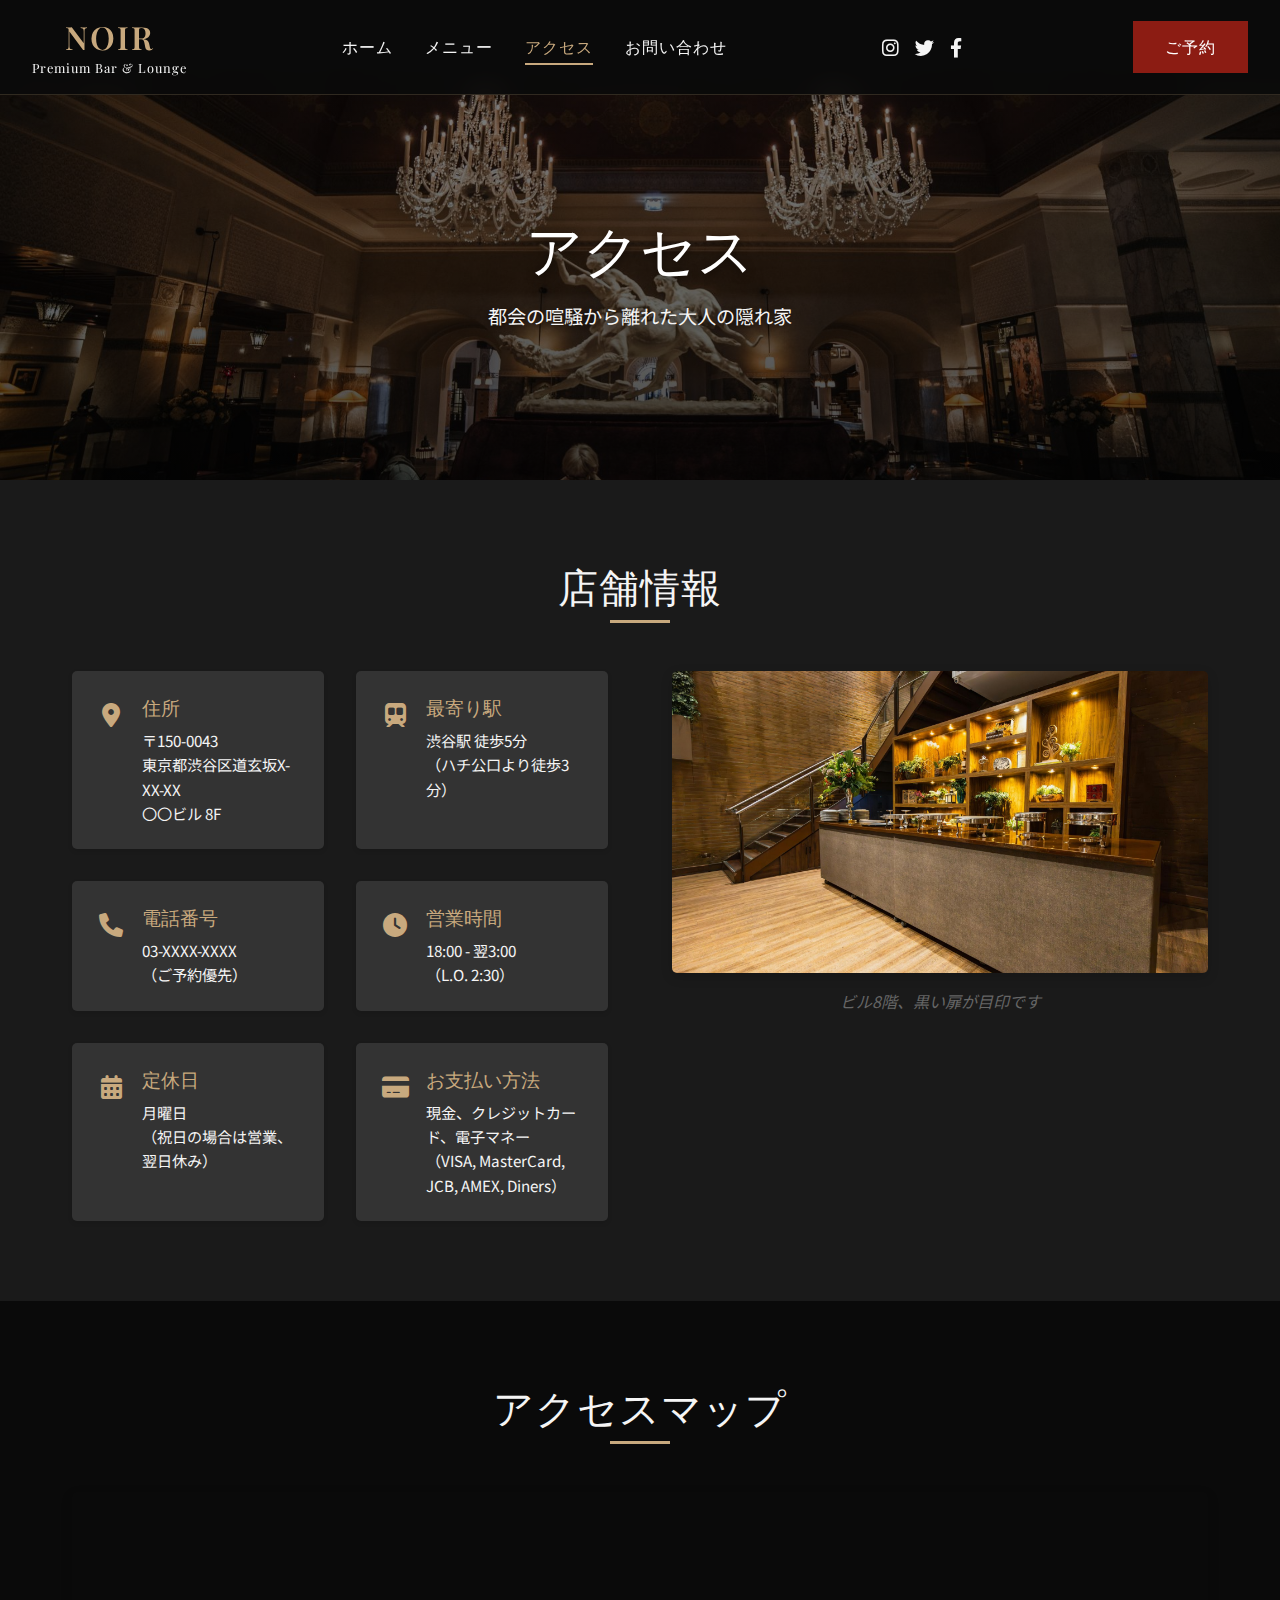
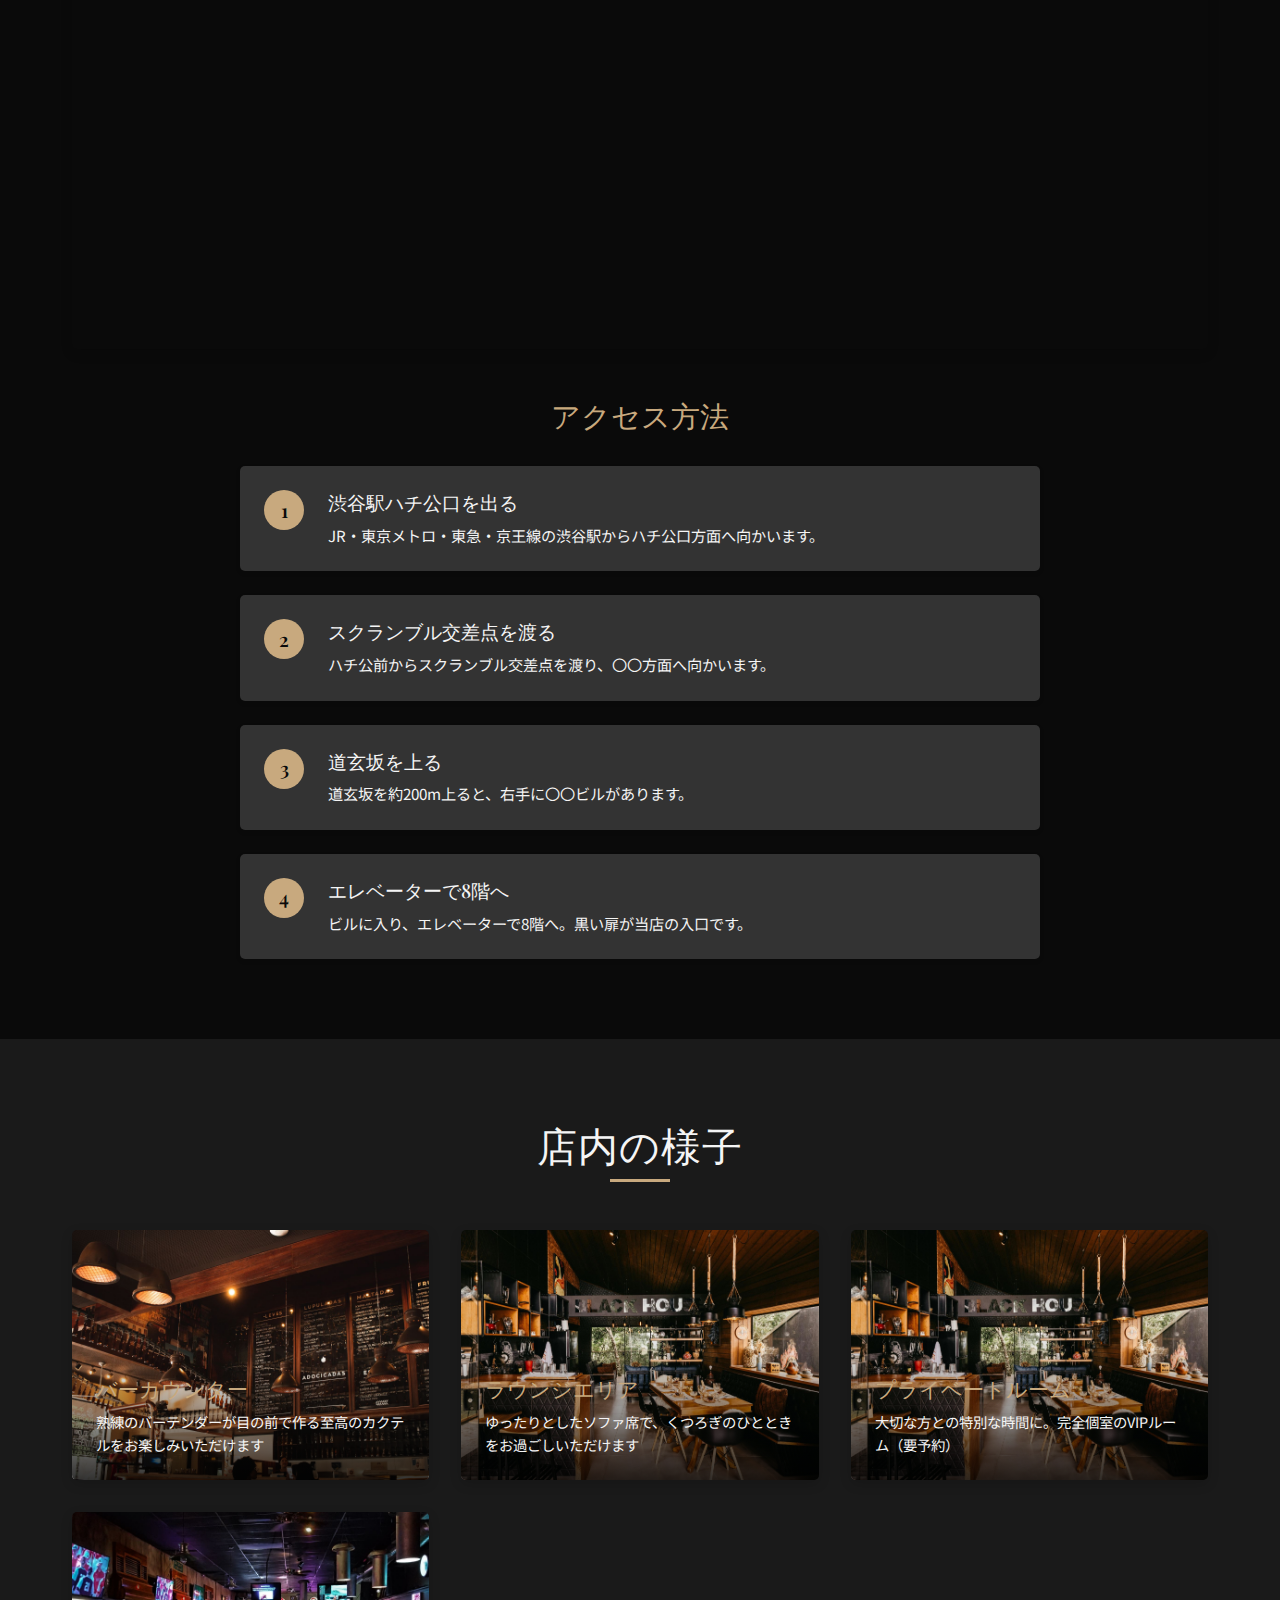
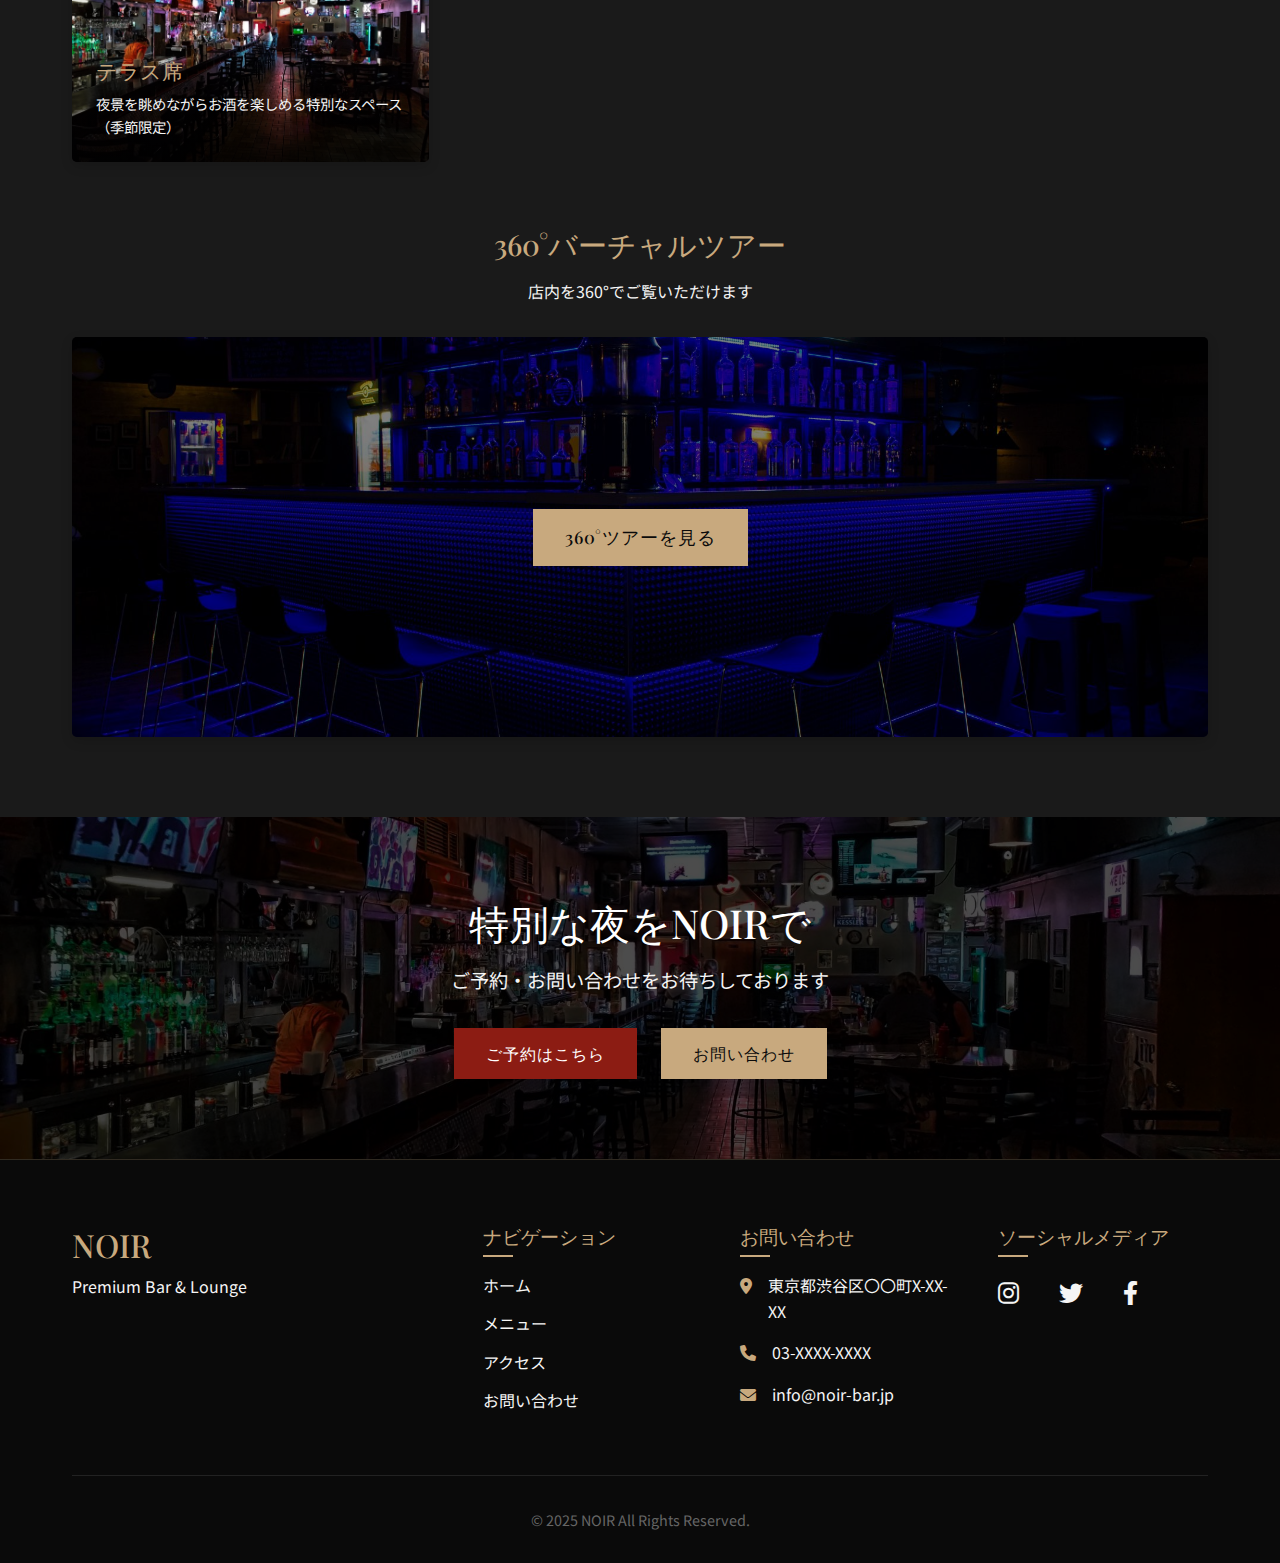
==== commit 966e25c8: "レスポンシブデザイン対応" ====
--- a/access.html
+++ b/access.html
@@ -15,6 +15,13 @@
                 <h1>NOIR</h1>
                 <p class="tagline">Premium Bar & Lounge</p>
             </div>
+            <div class="hamburger-menu">
+                <div class="hamburger-icon">
+                    <span></span>
+                    <span></span>
+                    <span></span>
+                </div>
+            </div>
             <nav>
                 <ul>
                     <li><a href="index.html">ホーム</a></li>
@@ -22,6 +29,14 @@
                     <li><a href="access.html" class="active">アクセス</a></li>
                     <li><a href="contact.html">お問い合わせ</a></li>
                 </ul>
+                <div class="nav-social-icons">
+                    <a href="#" target="_blank"><i class="fab fa-instagram"></i></a>
+                    <a href="#" target="_blank"><i class="fab fa-twitter"></i></a>
+                    <a href="#" target="_blank"><i class="fab fa-facebook-f"></i></a>
+                </div>
+                <div class="nav-reservation-button">
+                    <a href="index.html#reservation" class="btn-reserve">ご予約</a>
+                </div>
             </nav>
             <div class="social-icons">
                 <a href="#" target="_blank"><i class="fab fa-instagram"></i></a>
--- a/css/style.css
+++ b/css/style.css
@@ -1393,6 +1393,70 @@
     background-color: var(--color-medium-gray);
 }
 
+/* ===== ハンバーガーメニュー ===== */
+.hamburger-menu {
+    display: none;
+    cursor: pointer;
+    z-index: 1001;
+}
+
+.hamburger-icon {
+    width: 30px;
+    height: 24px;
+    position: relative;
+    margin: 0 auto;
+}
+
+.hamburger-icon span {
+    display: block;
+    position: absolute;
+    height: 3px;
+    width: 100%;
+    background: var(--color-gold);
+    border-radius: 3px;
+    opacity: 1;
+    left: 0;
+    transform: rotate(0deg);
+    transition: .25s ease-in-out;
+}
+
+.hamburger-icon span:nth-child(1) {
+    top: 0px;
+}
+
+.hamburger-icon span:nth-child(2) {
+    top: 10px;
+}
+
+.hamburger-icon span:nth-child(3) {
+    top: 20px;
+}
+
+.hamburger-menu.active .hamburger-icon span:nth-child(1) {
+    top: 10px;
+    transform: rotate(135deg);
+}
+
+.hamburger-menu.active .hamburger-icon span:nth-child(2) {
+    opacity: 0;
+    left: -60px;
+}
+
+.hamburger-menu.active .hamburger-icon span:nth-child(3) {
+    top: 10px;
+    transform: rotate(-135deg);
+}
+
+/* モバイルナビゲーション用スタイル */
+.nav-social-icons,
+.nav-reservation-button {
+    display: none;
+}
+
+body.menu-open {
+    overflow: hidden;
+}
+
 /* ===== レスポンシブデザイン ===== */
 @media (max-width: 1200px) {
     .header-container {
@@ -1473,13 +1537,71 @@
     }
     
     .header-container {
+        justify-content: space-between;
+        padding: 1rem;
+    }
+    
+    .hamburger-menu {
+        display: block;
+        order: 3;
+    }
+    
+    nav {
+        position: fixed;
+        top: 0;
+        left: -100%;
+        width: 80%;
+        max-width: 300px;
+        height: 100vh;
+        background-color: var(--color-dark-gray);
+        z-index: 1000;
+        transition: left 0.3s ease;
+        box-shadow: var(--shadow-large);
+        padding: 5rem 2rem 2rem;
+        overflow-y: auto;
+    }
+    
+    nav.active {
+        left: 0;
+    }
+    
+    nav ul {
+        flex-direction: column;
+        align-items: flex-start;
+    }
+    
+    nav ul li {
+        margin: 1rem 0;
+        width: 100%;
+    }
+    
+    nav ul li a {
+        display: block;
+        padding: 0.5rem 0;
+        font-size: 1.2rem;
+    }
+    
+    .nav-social-icons {
+        display: flex;
+        margin: 2rem 0;
         justify-content: center;
+        gap: 1.5rem;
+    }
+    
+    .nav-social-icons a {
+        color: var(--color-off-white);
+        font-size: 1.5rem;
+        transition: color var(--transition-fast);
+    }
+    
+    .nav-social-icons a:hover {
+        color: var(--color-gold);
+    }
+    
+    .nav-reservation-button {
+        display: block;
+        margin: 1.5rem 0;
         text-align: center;
-    }
-    
-    nav ul {
-        flex-wrap: wrap;
-        justify-content: center;
     }
     
     .social-icons {
@@ -1528,6 +1650,22 @@
         flex-direction: column;
         gap: 1rem;
     }
+    
+    /* モバイル時のオーバーレイ */
+    .nav-overlay {
+        display: none;
+        position: fixed;
+        top: 0;
+        left: 0;
+        width: 100%;
+        height: 100%;
+        background-color: rgba(0, 0, 0, 0.7);
+        z-index: 999;
+    }
+    
+    .nav-overlay.active {
+        display: block;
+    }
 }
 
 @media (max-width: 576px) {
@@ -1550,4 +1688,17 @@
     .gallery {
         grid-template-columns: 1fr;
     }
+    
+    .logo h1 {
+        font-size: 1.8rem;
+    }
+    
+    .logo .tagline {
+        font-size: 0.7rem;
+    }
+    
+    .reservation-button a {
+        padding: 0.6rem 1.2rem;
+        font-size: 0.9rem;
+    }
 }